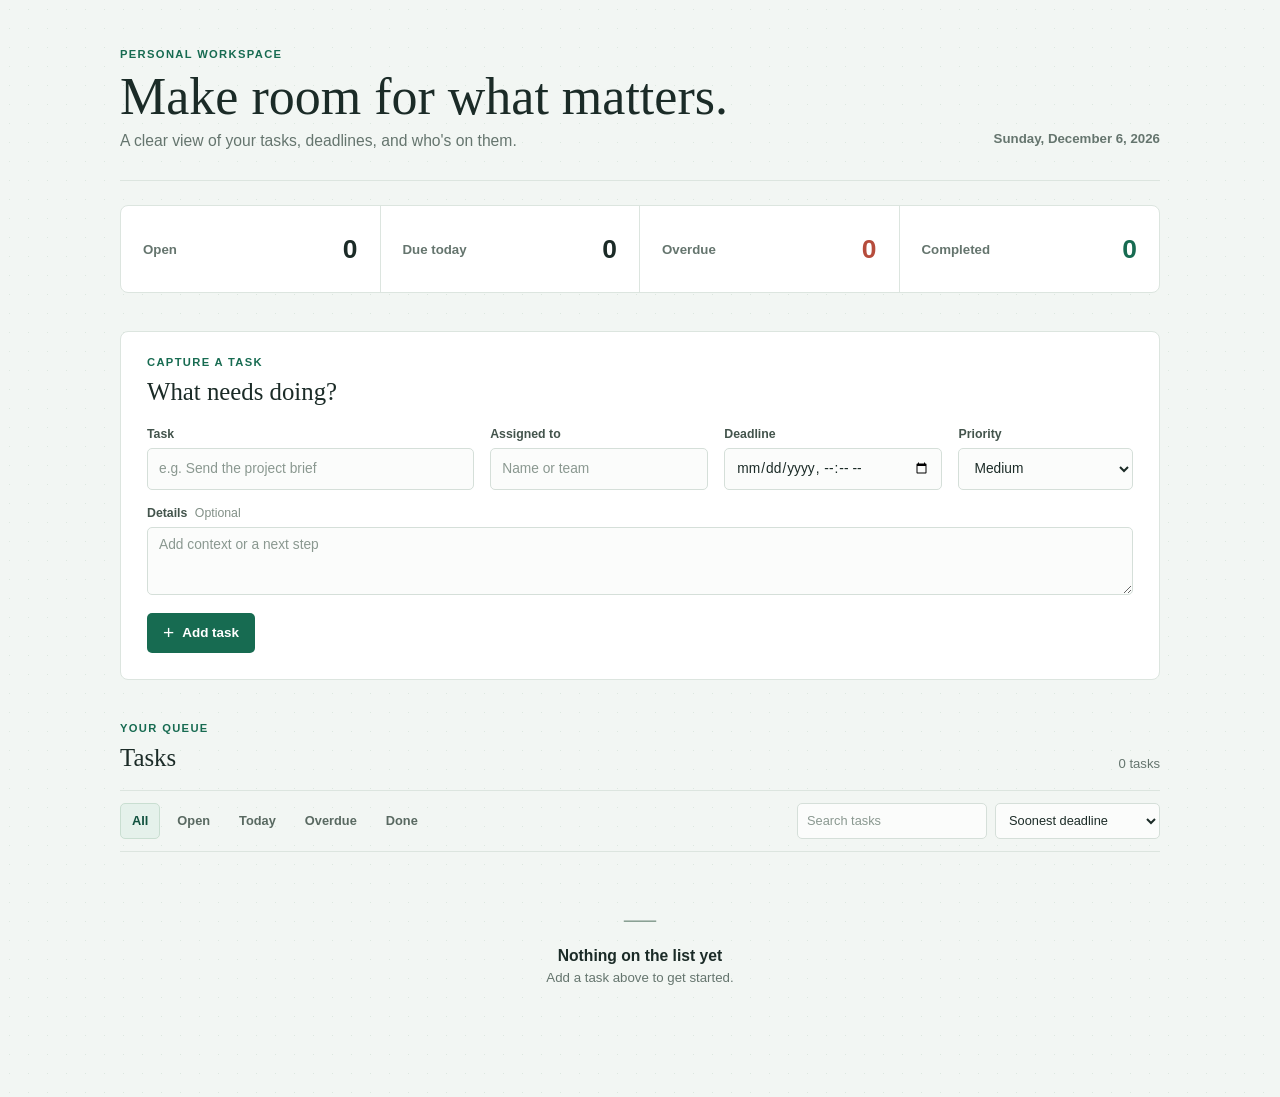
==== index.html @ 29fdaabb "Add initial Daymark task app" ====
<!DOCTYPE html>
<html lang="en">
<head>
  <meta charset="UTF-8" />
  <meta name="viewport" content="width=device-width, initial-scale=1.0" />
  <meta name="theme-color" content="#f2f6f3" />
  <title>Daymark | Task list</title>
  <link rel="stylesheet" href="style.css" />
</head>
<body>
  <main class="app-shell">
    <header class="page-header">
      <div>
        <p class="eyebrow">PERSONAL WORKSPACE</p>
        <h1>Make room for what matters.</h1>
        <p class="intro">A clear view of your tasks, deadlines, and who's on them.</p>
      </div>
      <p class="today-label" id="todayLabel"></p>
    </header>

    <section class="summary-grid" aria-label="Task summary">
      <article class="summary-item summary-open">
        <span class="summary-label">Open</span>
        <strong id="openCount">0</strong>
      </article>
      <article class="summary-item summary-today">
        <span class="summary-label">Due today</span>
        <strong id="todayCount">0</strong>
      </article>
      <article class="summary-item summary-overdue">
        <span class="summary-label">Overdue</span>
        <strong id="overdueCount">0</strong>
      </article>
      <article class="summary-item summary-done">
        <span class="summary-label">Completed</span>
        <strong id="doneCount">0</strong>
      </article>
    </section>

    <section class="composer" aria-labelledby="addHeading">
      <div class="section-heading">
        <div>
          <p class="eyebrow">CAPTURE A TASK</p>
          <h2 id="addHeading">What needs doing?</h2>
        </div>
      </div>
      <form id="taskForm">
        <div class="form-grid">
          <div class="form-group">
            <label for="taskTitle">Task</label>
            <input id="taskTitle" name="title" type="text" maxlength="160" placeholder="e.g. Send the project brief" required />
          </div>
          <div class="form-group">
            <label for="taskAssignee">Assigned to</label>
            <input id="taskAssignee" name="assignee" type="text" maxlength="80" placeholder="Name or team" />
          </div>
          <div class="form-group">
            <label for="taskDeadline">Deadline</label>
            <input id="taskDeadline" name="deadline" type="datetime-local" />
          </div>
          <div class="form-group">
            <label for="taskPriority">Priority</label>
            <select id="taskPriority" name="priority">
              <option value="low">Low</option>
              <option value="medium" selected>Medium</option>
              <option value="high">High</option>
            </select>
          </div>
          <div class="form-group full-width">
            <label for="taskDescription">Details <span class="optional">Optional</span></label>
            <textarea id="taskDescription" name="description" rows="2" maxlength="500" placeholder="Add context or a next step"></textarea>
          </div>
        </div>
        <button class="btn btn-primary" type="submit"><span aria-hidden="true">+</span> Add task</button>
      </form>
    </section>

    <section class="task-section" aria-labelledby="tasksHeading">
      <div class="task-section-heading">
        <div>
          <p class="eyebrow">YOUR QUEUE</p>
          <h2 id="tasksHeading">Tasks</h2>
        </div>
        <p id="resultCount" class="result-count"></p>
      </div>

      <div class="toolbar">
        <div class="filter-group" role="group" aria-label="Filter tasks">
          <button class="filter-btn active" type="button" data-filter="all" aria-pressed="true">All</button>
          <button class="filter-btn" type="button" data-filter="pending" aria-pressed="false">Open</button>
          <button class="filter-btn" type="button" data-filter="today" aria-pressed="false">Today</button>
          <button class="filter-btn" type="button" data-filter="overdue" aria-pressed="false">Overdue</button>
          <button class="filter-btn" type="button" data-filter="done" aria-pressed="false">Done</button>
        </div>
        <div class="toolbar-controls">
          <label class="visually-hidden" for="searchInput">Search tasks</label>
          <input id="searchInput" type="search" placeholder="Search tasks" autocomplete="off" />
          <label class="visually-hidden" for="sortSelect">Sort tasks</label>
          <select id="sortSelect">
            <option value="deadline">Soonest deadline</option>
            <option value="priority">Priority</option>
            <option value="newest">Recently added</option>
          </select>
        </div>
      </div>

      <ol id="taskList" class="task-list" aria-label="Tasks"></ol>
      <div id="emptyState" class="empty-state" hidden>
        <span class="empty-mark" aria-hidden="true">—</span>
        <h3 id="emptyTitle">Nothing on the list yet</h3>
        <p id="emptyDescription">Add a task above to get started.</p>
      </div>
      <p id="appStatus" class="app-status" role="status" aria-live="polite"></p>
    </section>
  </main>

  <dialog id="editDialog" class="edit-dialog" aria-labelledby="editHeading">
    <div class="dialog-header">
      <div>
        <p class="eyebrow">UPDATE TASK</p>
        <h2 id="editHeading">Edit task</h2>
      </div>
      <button class="icon-button" type="button" data-close-dialog aria-label="Close edit dialog">×</button>
    </div>
    <form id="editForm">
      <div class="form-grid">
        <div class="form-group">
          <label for="editTitle">Task</label>
          <input id="editTitle" name="title" type="text" maxlength="160" required />
        </div>
        <div class="form-group">
          <label for="editAssignee">Assigned to</label>
          <input id="editAssignee" name="assignee" type="text" maxlength="80" />
        </div>
        <div class="form-group">
          <label for="editDeadline">Deadline</label>
          <input id="editDeadline" name="deadline" type="datetime-local" />
        </div>
        <div class="form-group">
          <label for="editPriority">Priority</label>
          <select id="editPriority" name="priority">
            <option value="low">Low</option>
            <option value="medium">Medium</option>
            <option value="high">High</option>
          </select>
        </div>
        <div class="form-group full-width">
          <label for="editDescription">Details <span class="optional">Optional</span></label>
          <textarea id="editDescription" name="description" rows="3" maxlength="500"></textarea>
        </div>
      </div>
      <div class="dialog-actions">
        <button class="btn btn-secondary" type="button" data-close-dialog>Cancel</button>
        <button class="btn btn-primary" type="submit">Save changes</button>
      </div>
    </form>
  </dialog>

  <script src="app.js"></script>
</body>
</html>
---- style.css ----
*,
*::before,
*::after {
  box-sizing: border-box;
}

:root {
  color-scheme: light;
  font-family: "Aptos", "Segoe UI", sans-serif;
  color: #1b2b27;
  background: #f2f6f3;
  font-synthesis: none;
  text-rendering: optimizeLegibility;
  --ink: #1b2b27;
  --muted: #65756e;
  --line: #dce5df;
  --paper: #ffffff;
  --green: #176b51;
  --green-dark: #10513e;
  --green-pale: #e5f1eb;
  --coral: #b64c3c;
  --amber: #8a5c14;
}

body {
  min-width: 320px;
  min-height: 100vh;
  margin: 0;
  background-color: #f2f6f3;
  background-image: radial-gradient(#dce7df 0.7px, transparent 0.7px);
  background-size: 19px 19px;
}

button,
input,
select,
textarea {
  font: inherit;
}

button,
select {
  cursor: pointer;
}

button:focus-visible,
input:focus-visible,
select:focus-visible,
textarea:focus-visible {
  outline: 3px solid #7bb89d;
  outline-offset: 2px;
}

.app-shell {
  width: min(100% - 40px, 1040px);
  margin: 0 auto;
  padding: 48px 0 64px;
}

.page-header,
.task-section-heading,
.section-heading,
.dialog-header {
  display: flex;
  align-items: flex-end;
  justify-content: space-between;
  gap: 24px;
}

.page-header {
  padding-bottom: 30px;
  border-bottom: 1px solid var(--line);
}

.eyebrow {
  margin: 0 0 9px;
  color: var(--green);
  font-size: 0.7rem;
  font-weight: 800;
  letter-spacing: 0.12em;
}

h1,
h2,
h3,
p {
  margin-top: 0;
}

h1,
h2 {
  color: var(--ink);
  font-family: "Iowan Old Style", "Palatino Linotype", Georgia, serif;
  font-weight: 500;
  letter-spacing: 0;
}

h1 {
  max-width: 720px;
  margin-bottom: 8px;
  font-size: 3.25rem;
  line-height: 1.06;
}

.intro {
  margin-bottom: 0;
  color: var(--muted);
  font-size: 0.98rem;
}

.today-label {
  flex: 0 0 auto;
  margin-bottom: 4px;
  color: var(--muted);
  font-size: 0.83rem;
  font-weight: 650;
}

.summary-grid {
  display: grid;
  grid-template-columns: repeat(4, minmax(0, 1fr));
  margin: 24px 0 38px;
  border: 1px solid var(--line);
  border-radius: 8px;
  background: var(--paper);
}

.summary-item {
  display: flex;
  min-height: 86px;
  align-items: center;
  justify-content: space-between;
  gap: 12px;
  padding: 18px 22px;
  border-right: 1px solid var(--line);
}

.summary-item:last-child {
  border-right: 0;
}

.summary-label {
  color: var(--muted);
  font-size: 0.83rem;
  font-weight: 650;
}

.summary-item strong {
  color: var(--ink);
  font-size: 1.65rem;
  font-weight: 650;
  font-variant-numeric: tabular-nums;
}

.summary-overdue strong {
  color: var(--coral);
}

.summary-done strong {
  color: var(--green);
}

.composer {
  padding: 24px 26px 26px;
  border: 1px solid var(--line);
  border-radius: 8px;
  background: var(--paper);
}

.section-heading {
  margin-bottom: 20px;
}

h2 {
  margin-bottom: 0;
  font-size: 1.55rem;
  line-height: 1.2;
}

.form-grid {
  display: grid;
  grid-template-columns: 1.5fr 1fr 1fr 0.8fr;
  gap: 16px;
  margin-bottom: 18px;
}

.form-group {
  display: flex;
  min-width: 0;
  flex-direction: column;
  gap: 7px;
}

.form-group.full-width {
  grid-column: 1 / -1;
}

.form-group label {
  color: #43544c;
  font-size: 0.77rem;
  font-weight: 700;
}

.optional {
  margin-left: 4px;
  color: #829087;
  font-weight: 500;
}

.form-group input,
.form-group select,
.form-group textarea,
.toolbar-controls input,
.toolbar-controls select {
  width: 100%;
  min-width: 0;
  min-height: 42px;
  padding: 9px 11px;
  border: 1px solid #d5dfd9;
  border-radius: 5px;
  background: #fbfcfb;
  color: var(--ink);
  font-size: 0.86rem;
}

.form-group textarea {
  min-height: 68px;
  resize: vertical;
}

.form-group input::placeholder,
.form-group textarea::placeholder,
.toolbar-controls input::placeholder {
  color: #8a9890;
}

.btn {
  display: inline-flex;
  min-height: 40px;
  align-items: center;
  justify-content: center;
  gap: 8px;
  padding: 9px 15px;
  border: 1px solid transparent;
  border-radius: 5px;
  font-size: 0.84rem;
  font-weight: 700;
  transition: background-color 140ms ease, border-color 140ms ease;
}

.btn-primary {
  background: var(--green);
  color: #fff;
}

.btn-primary:hover {
  background: var(--green-dark);
}

.btn-primary span {
  font-size: 1.2rem;
  font-weight: 400;
  line-height: 0.8;
}

.btn-secondary {
  border-color: var(--line);
  background: #fff;
  color: #415249;
}

.btn-secondary:hover {
  background: #f3f7f4;
}

.task-section {
  margin-top: 42px;
}

.task-section-heading {
  margin-bottom: 17px;
}

.result-count {
  margin-bottom: 2px;
  color: var(--muted);
  font-size: 0.82rem;
}

.toolbar {
  display: flex;
  align-items: center;
  justify-content: space-between;
  gap: 16px;
  padding: 12px 0;
  border-top: 1px solid var(--line);
  border-bottom: 1px solid var(--line);
}

.filter-group,
.toolbar-controls {
  display: flex;
  align-items: center;
  gap: 5px;
}

.filter-btn {
  min-height: 36px;
  padding: 7px 11px;
  border: 1px solid transparent;
  border-radius: 5px;
  background: transparent;
  color: #596961;
  font-size: 0.8rem;
  font-weight: 650;
}

.filter-btn:hover {
  background: #e9f1ec;
  color: var(--green-dark);
}

.filter-btn.active {
  border-color: #c9ded1;
  background: var(--green-pale);
  color: var(--green-dark);
}

.toolbar-controls {
  gap: 8px;
}

.toolbar-controls input,
.toolbar-controls select {
  min-height: 36px;
  padding: 7px 9px;
  font-size: 0.8rem;
}

.toolbar-controls input {
  width: 190px;
}

.toolbar-controls select {
  width: 165px;
}

.task-list {
  display: flex;
  flex-direction: column;
  margin: 0;
  padding: 0;
  list-style: none;
}

.task-item {
  display: grid;
  grid-template-columns: 24px minmax(0, 1fr) auto;
  align-items: start;
  gap: 13px;
  padding: 19px 4px;
  border-bottom: 1px solid var(--line);
}

.task-check {
  width: 18px;
  height: 18px;
  margin: 2px 0 0;
  accent-color: var(--green);
  cursor: pointer;
}

.task-main {
  min-width: 0;
}

.task-title {
  margin: 0;
  color: var(--ink);
  font-size: 0.96rem;
  font-weight: 700;
  line-height: 1.4;
  overflow-wrap: anywhere;
}

.task-description {
  margin: 4px 0 0;
  color: var(--muted);
  font-size: 0.83rem;
  line-height: 1.5;
  overflow-wrap: anywhere;
}

.task-meta {
  display: flex;
  flex-wrap: wrap;
  gap: 7px;
  margin-top: 10px;
}

.badge {
  display: inline-flex;
  align-items: center;
  min-height: 23px;
  padding: 3px 8px;
  border-radius: 4px;
  background: #edf2ef;
  color: #4a5d53;
  font-size: 0.72rem;
  font-weight: 650;
}

.badge-priority-high,
.badge-overdue {
  background: #fae9e5;
  color: #9c3e30;
}

.badge-priority-medium {
  background: #f8f0df;
  color: #795411;
}

.badge-priority-low {
  background: #e7f2eb;
  color: #286347;
}

.badge-deadline {
  background: #edf1f8;
  color: #435878;
}

.task-item.is-done .task-title {
  color: #78867e;
  text-decoration: line-through;
}

.task-item.is-done .task-description {
  color: #89968f;
}

.task-actions {
  display: flex;
  align-items: center;
  gap: 5px;
}

.action-button,
.icon-button {
  display: inline-flex;
  min-width: 36px;
  min-height: 34px;
  align-items: center;
  justify-content: center;
  padding: 6px 9px;
  border: 1px solid transparent;
  border-radius: 5px;
  background: transparent;
  color: #53645b;
  font-size: 0.78rem;
  font-weight: 650;
}

.action-button:hover,
.icon-button:hover {
  border-color: var(--line);
  background: #f4f7f5;
}

.action-delete:hover {
  border-color: #efd2cc;
  background: #fae9e5;
  color: #9c3e30;
}

.empty-state {
  padding: 48px 20px;
  text-align: center;
}

.empty-state[hidden] {
  display: none;
}

.empty-mark {
  display: block;
  margin-bottom: 10px;
  color: #8aa194;
  font-family: Georgia, serif;
  font-size: 2rem;
}

.empty-state h3 {
  margin-bottom: 5px;
  color: var(--ink);
  font-size: 0.98rem;
}

.empty-state p,
.app-status {
  margin-bottom: 0;
  color: var(--muted);
  font-size: 0.83rem;
}

.app-status:not(:empty) {
  padding-top: 12px;
}

.edit-dialog {
  width: min(100% - 32px, 620px);
  max-width: 620px;
  max-height: min(90vh, 760px);
  padding: 25px;
  overflow: auto;
  border: 1px solid var(--line);
  border-radius: 8px;
  background: #fff;
  color: var(--ink);
}

.edit-dialog::backdrop {
  background: rgb(20 37 29 / 48%);
  backdrop-filter: blur(2px);
}

.dialog-header {
  align-items: flex-start;
  margin-bottom: 22px;
}

.icon-button {
  min-width: 38px;
  min-height: 38px;
  font-size: 1.5rem;
  font-weight: 400;
}

.dialog-actions {
  display: flex;
  justify-content: flex-end;
  gap: 9px;
  margin-top: 22px;
}

.visually-hidden {
  position: absolute;
  width: 1px;
  height: 1px;
  padding: 0;
  overflow: hidden;
  clip: rect(0, 0, 0, 0);
  white-space: nowrap;
  clip-path: inset(50%);
}

@media (max-width: 760px) {
  h1 {
    font-size: 2.8rem;
  }

  .app-shell {
    width: min(100% - 32px, 640px);
    padding-top: 32px;
  }

  .form-grid {
    grid-template-columns: repeat(2, minmax(0, 1fr));
  }

  .toolbar {
    align-items: stretch;
    flex-direction: column;
  }

  .filter-group {
    overflow-x: auto;
  }

  .toolbar-controls input {
    flex: 1;
    width: auto;
  }

  .toolbar-controls select {
    flex: 0 0 165px;
  }
}

@media (max-width: 520px) {
  h1 {
    font-size: 2.35rem;
  }

  .app-shell {
    width: min(100% - 24px, 420px);
    padding-top: 24px;
  }

  .page-header {
    align-items: flex-start;
    flex-direction: column;
    gap: 13px;
    padding-bottom: 22px;
  }

  .today-label {
    margin-bottom: 0;
  }

  .summary-grid {
    grid-template-columns: repeat(2, minmax(0, 1fr));
    margin: 16px 0 26px;
  }

  .summary-item {
    min-height: 68px;
    padding: 13px 15px;
  }

  .summary-item:nth-child(2) {
    border-right: 0;
  }

  .summary-item:nth-child(-n + 2) {
    border-bottom: 1px solid var(--line);
  }

  .summary-item strong {
    font-size: 1.4rem;
  }

  .composer {
    padding: 20px 16px;
  }

  .form-grid {
    grid-template-columns: minmax(0, 1fr);
    gap: 13px;
  }

  .form-group.full-width {
    grid-column: auto;
  }

  .task-section {
    margin-top: 32px;
  }

  .toolbar-controls {
    width: 100%;
  }

  .toolbar-controls select {
    flex-basis: 145px;
  }

  .task-item {
    grid-template-columns: 22px minmax(0, 1fr);
    gap: 9px;
    padding: 16px 0;
  }

  .task-actions {
    grid-column: 2;
  }

  .action-button {
    min-height: 32px;
    padding: 5px 8px;
  }

  .edit-dialog {
    padding: 20px 16px;
  }
}

@media (prefers-reduced-motion: reduce) {
  *,
  *::before,
  *::after {
    scroll-behavior: auto !important;
    transition-duration: 0.01ms !important;
  }
}
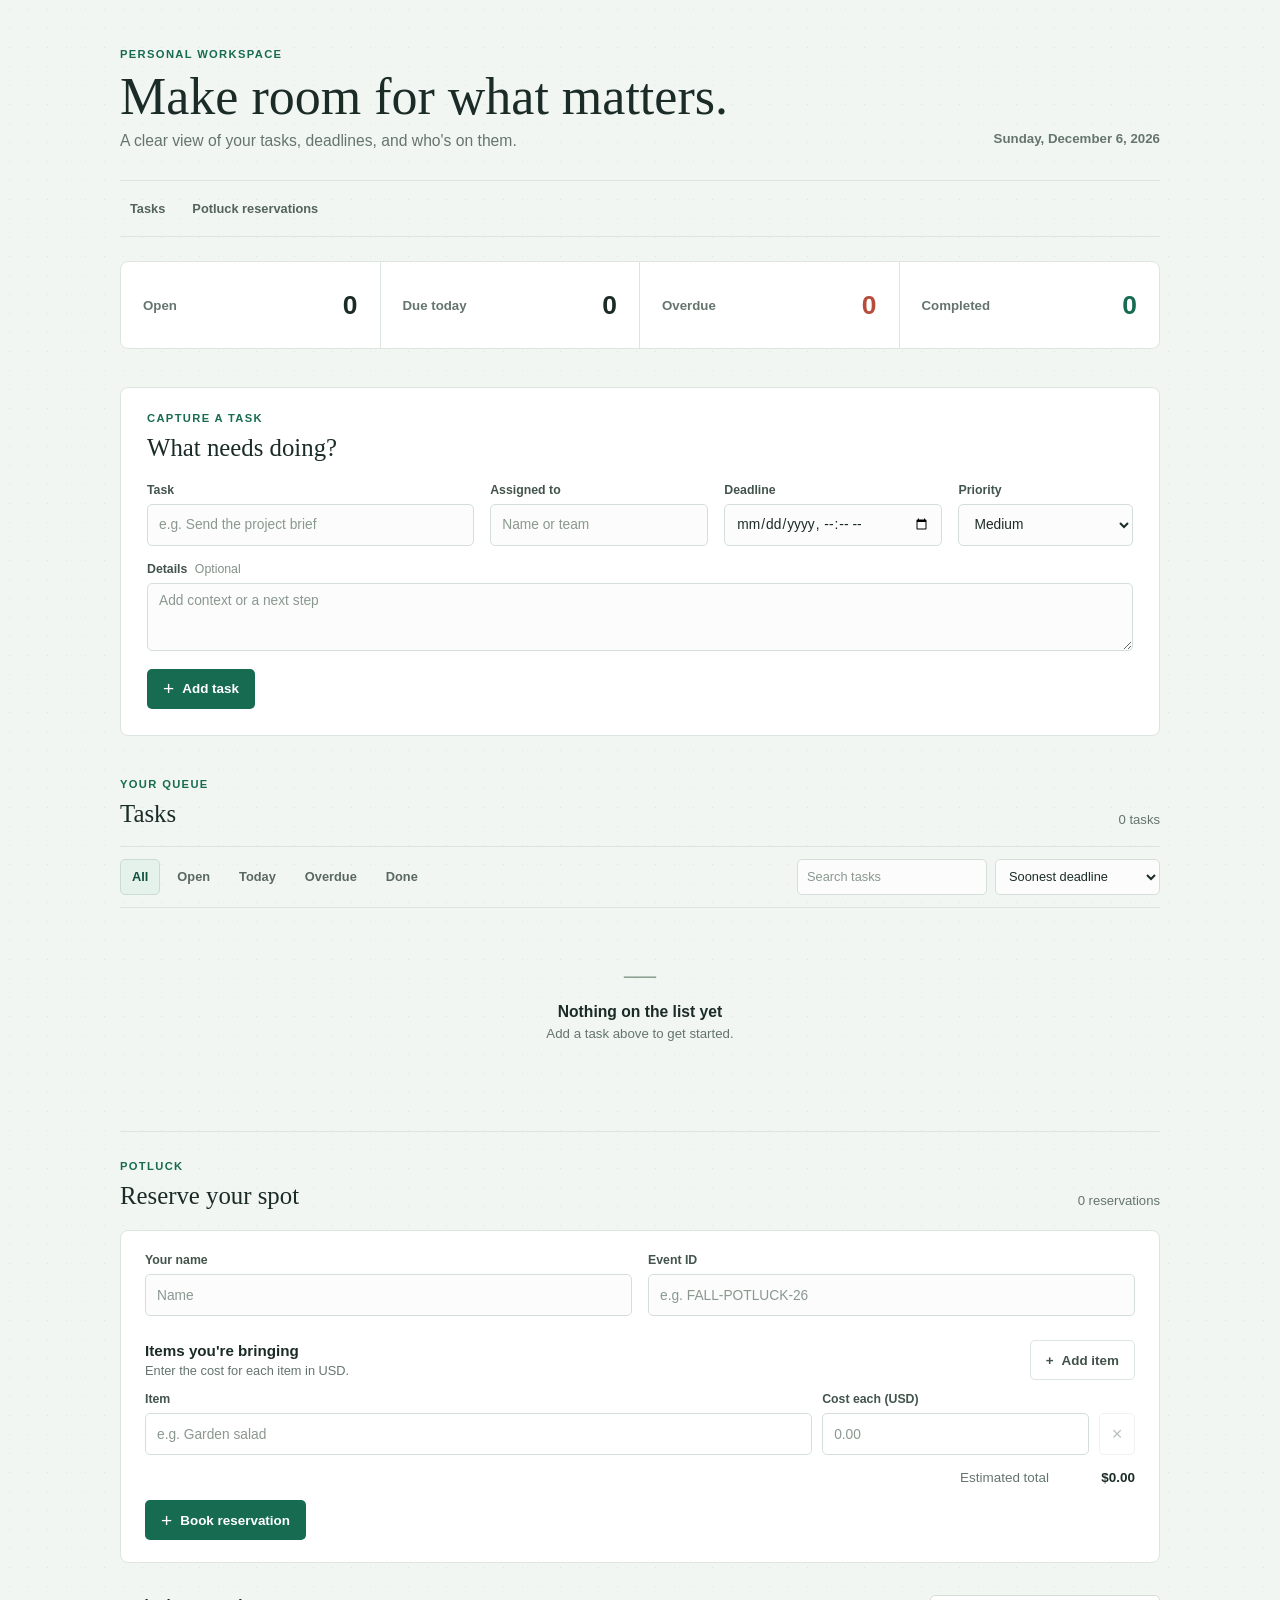
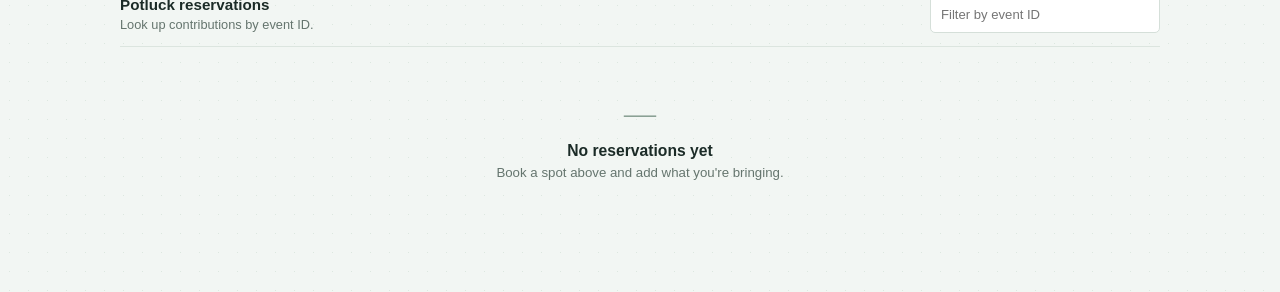
==== commit 3f3ef794: "Update Daymark interface and add potluck functionality" ====
--- a/index.html
+++ b/index.html
@@ -18,6 +18,11 @@
       <p class="today-label" id="todayLabel"></p>
     </header>
 
+    <nav class="section-nav" aria-label="Workspace sections">
+      <a href="#tasks">Tasks</a>
+      <a href="#potluck">Potluck reservations</a>
+    </nav>
+
     <section class="summary-grid" aria-label="Task summary">
       <article class="summary-item summary-open">
         <span class="summary-label">Open</span>
@@ -75,7 +80,7 @@
       </form>
     </section>
 
-    <section class="task-section" aria-labelledby="tasksHeading">
+    <section class="task-section" id="tasks" aria-labelledby="tasksHeading">
       <div class="task-section-heading">
         <div>
           <p class="eyebrow">YOUR QUEUE</p>
@@ -112,6 +117,56 @@
       </div>
       <p id="appStatus" class="app-status" role="status" aria-live="polite"></p>
     </section>
+
+    <section class="reservation-section" id="potluck" aria-labelledby="reservationHeading">
+      <div class="task-section-heading">
+        <div>
+          <p class="eyebrow">POTLUCK</p>
+          <h2 id="reservationHeading">Reserve your spot</h2>
+        </div>
+        <p class="result-count" id="reservationCount"></p>
+      </div>
+
+      <form id="reservationForm" class="reservation-form">
+        <div class="form-grid reservation-details">
+          <div class="form-group">
+            <label for="guestName">Your name</label>
+            <input id="guestName" name="guestName" type="text" maxlength="100" autocomplete="name" placeholder="Name" required />
+          </div>
+          <div class="form-group">
+            <label for="eventId">Event ID</label>
+            <input id="eventId" name="eventId" type="text" maxlength="80" placeholder="e.g. FALL-POTLUCK-26" required />
+          </div>
+        </div>
+
+        <div class="contribution-heading">
+          <div>
+            <h3>Items you're bringing</h3>
+            <p>Enter the cost for each item in USD.</p>
+          </div>
+          <button class="btn btn-secondary" id="addContribution" type="button"><span aria-hidden="true">+</span> Add item</button>
+        </div>
+        <div id="contributionRows" class="contribution-rows"></div>
+        <p class="contribution-total">Estimated total <strong id="contributionTotal">$0.00</strong></p>
+        <button class="btn btn-primary" type="submit"><span aria-hidden="true">+</span> Book reservation</button>
+      </form>
+
+      <div class="reservation-list-heading">
+        <div>
+          <h3>Potluck reservations</h3>
+          <p>Look up contributions by event ID.</p>
+        </div>
+        <label class="visually-hidden" for="eventSearch">Search reservations by event ID</label>
+        <input id="eventSearch" class="event-search" type="search" placeholder="Filter by event ID" autocomplete="off" />
+      </div>
+      <ul id="reservationList" class="reservation-list" aria-label="Potluck reservations"></ul>
+      <div id="reservationEmpty" class="empty-state" hidden>
+        <span class="empty-mark" aria-hidden="true">—</span>
+        <h3 id="reservationEmptyTitle">No reservations yet</h3>
+        <p id="reservationEmptyDescription">Book a spot above and add what you're bringing.</p>
+      </div>
+      <p id="reservationStatus" class="app-status" role="status" aria-live="polite"></p>
+    </section>
   </main>
 
   <dialog id="editDialog" class="edit-dialog" aria-labelledby="editHeading">
--- a/style.css
+++ b/style.css
@@ -72,6 +72,27 @@
   border-bottom: 1px solid var(--line);
 }
 
+.section-nav {
+  display: flex;
+  gap: 7px;
+  padding: 13px 0;
+  border-bottom: 1px solid var(--line);
+}
+
+.section-nav a {
+  padding: 7px 10px;
+  border-radius: 4px;
+  color: #53645b;
+  font-size: 0.8rem;
+  font-weight: 700;
+  text-decoration: none;
+}
+
+.section-nav a:hover {
+  background: #e5f1eb;
+  color: var(--green-dark);
+}
+
 .eyebrow {
   margin: 0 0 9px;
   color: var(--green);
@@ -195,7 +216,8 @@
   grid-column: 1 / -1;
 }
 
-.form-group label {
+.form-group label,
+.form-group > span {
   color: #43544c;
   font-size: 0.77rem;
   font-weight: 700;
@@ -277,6 +299,190 @@
   margin-top: 42px;
 }
 
+.reservation-section {
+  margin-top: 54px;
+  padding-top: 34px;
+  border-top: 1px solid var(--line);
+}
+
+.reservation-form {
+  margin-top: 20px;
+  padding: 22px 24px;
+  border: 1px solid var(--line);
+  border-radius: 8px;
+  background: var(--paper);
+}
+
+.reservation-details {
+  grid-template-columns: repeat(2, minmax(0, 1fr));
+  margin-bottom: 24px;
+}
+
+.contribution-heading,
+.reservation-list-heading {
+  display: flex;
+  align-items: center;
+  justify-content: space-between;
+  gap: 16px;
+}
+
+.contribution-heading {
+  margin-bottom: 12px;
+}
+
+.contribution-heading h3,
+.reservation-list-heading h3 {
+  margin: 0 0 4px;
+  color: var(--ink);
+  font-size: 0.95rem;
+}
+
+.contribution-heading p,
+.reservation-list-heading p {
+  margin: 0;
+  color: var(--muted);
+  font-size: 0.8rem;
+}
+
+.contribution-heading .btn {
+  flex: 0 0 auto;
+}
+
+.contribution-rows {
+  display: flex;
+  flex-direction: column;
+  gap: 9px;
+}
+
+.contribution-row {
+  display: grid;
+  grid-template-columns: minmax(0, 1fr) minmax(150px, 0.4fr) 36px;
+  align-items: end;
+  gap: 10px;
+}
+
+.contribution-row .form-group input {
+  background: #fff;
+}
+
+.remove-contribution {
+  width: 36px;
+  height: 42px;
+  border: 1px solid var(--line);
+  border-radius: 5px;
+  background: #fff;
+  color: #68786f;
+  font-size: 1.15rem;
+}
+
+.remove-contribution:hover:not(:disabled) {
+  border-color: #efd2cc;
+  background: #fae9e5;
+  color: #9c3e30;
+}
+
+.remove-contribution:disabled {
+  cursor: not-allowed;
+  opacity: 0.45;
+}
+
+.contribution-total {
+  display: flex;
+  justify-content: flex-end;
+  gap: 10px;
+  margin: 15px 0;
+  color: var(--muted);
+  font-size: 0.84rem;
+}
+
+.contribution-total strong {
+  min-width: 76px;
+  color: var(--ink);
+  text-align: right;
+  font-variant-numeric: tabular-nums;
+}
+
+.reservation-list-heading {
+  margin-top: 32px;
+  padding-bottom: 13px;
+  border-bottom: 1px solid var(--line);
+}
+
+.event-search {
+  width: min(230px, 48%);
+  min-height: 38px;
+  padding: 8px 10px;
+  border: 1px solid #d5dfd9;
+  border-radius: 5px;
+  background: #fff;
+  color: var(--ink);
+  font-size: 0.82rem;
+}
+
+.reservation-list {
+  display: flex;
+  flex-direction: column;
+  margin: 0;
+  padding: 0;
+  list-style: none;
+}
+
+.reservation-item {
+  display: grid;
+  grid-template-columns: minmax(0, 1fr) auto;
+  gap: 16px;
+  padding: 18px 4px;
+  border-bottom: 1px solid var(--line);
+}
+
+.reservation-item h4 {
+  margin: 0 0 5px;
+  color: var(--ink);
+  font-size: 0.95rem;
+}
+
+.reservation-event {
+  margin: 0 0 11px;
+  color: var(--muted);
+  font-size: 0.78rem;
+}
+
+.reservation-contributions {
+  display: flex;
+  flex-wrap: wrap;
+  gap: 7px;
+  margin: 0;
+  padding: 0;
+  list-style: none;
+}
+
+.reservation-contributions li {
+  display: inline-flex;
+  gap: 6px;
+  padding: 5px 8px;
+  border-radius: 4px;
+  background: #edf2ef;
+  color: #4a5d53;
+  font-size: 0.76rem;
+}
+
+.reservation-contributions strong {
+  color: var(--ink);
+  font-variant-numeric: tabular-nums;
+}
+
+.reservation-total {
+  margin: 11px 0 0;
+  color: var(--muted);
+  font-size: 0.8rem;
+}
+
+.reservation-total strong {
+  margin-left: 4px;
+  color: var(--green-dark);
+  font-variant-numeric: tabular-nums;
+}
+
 .task-section-heading {
   margin-bottom: 17px;
 }
@@ -344,6 +550,11 @@
 .toolbar-controls select {
   width: 165px;
 }
+
+  .reservation-section {
+    margin-top: 42px;
+    padding-top: 28px;
+  }
 
 .task-list {
   display: flex;
@@ -635,6 +846,10 @@
     padding: 20px 16px;
   }
 
+  .reservation-form {
+    padding: 18px 14px;
+  }
+
   .form-grid {
     grid-template-columns: minmax(0, 1fr);
     gap: 13px;
@@ -642,6 +857,53 @@
 
   .form-group.full-width {
     grid-column: auto;
+  }
+
+  .reservation-details {
+    grid-template-columns: minmax(0, 1fr);
+  }
+
+  .contribution-row {
+    grid-template-columns: minmax(0, 1fr) 36px;
+  }
+
+  .contribution-row .form-group:first-child {
+    grid-column: 1 / -1;
+  }
+
+  .contribution-row .form-group:nth-child(2) {
+    grid-column: 1;
+  }
+
+  .contribution-row .remove-contribution {
+    grid-column: 2;
+    grid-row: 2;
+  }
+
+  .contribution-heading,
+  .reservation-list-heading {
+    align-items: flex-start;
+  }
+
+  .contribution-heading {
+    flex-direction: column;
+  }
+
+  .reservation-list-heading {
+    flex-wrap: wrap;
+  }
+
+  .event-search {
+    width: 100%;
+  }
+
+  .reservation-item {
+    grid-template-columns: minmax(0, 1fr);
+    gap: 8px;
+  }
+
+  .reservation-item .action-button {
+    justify-self: start;
   }
 
   .task-section {
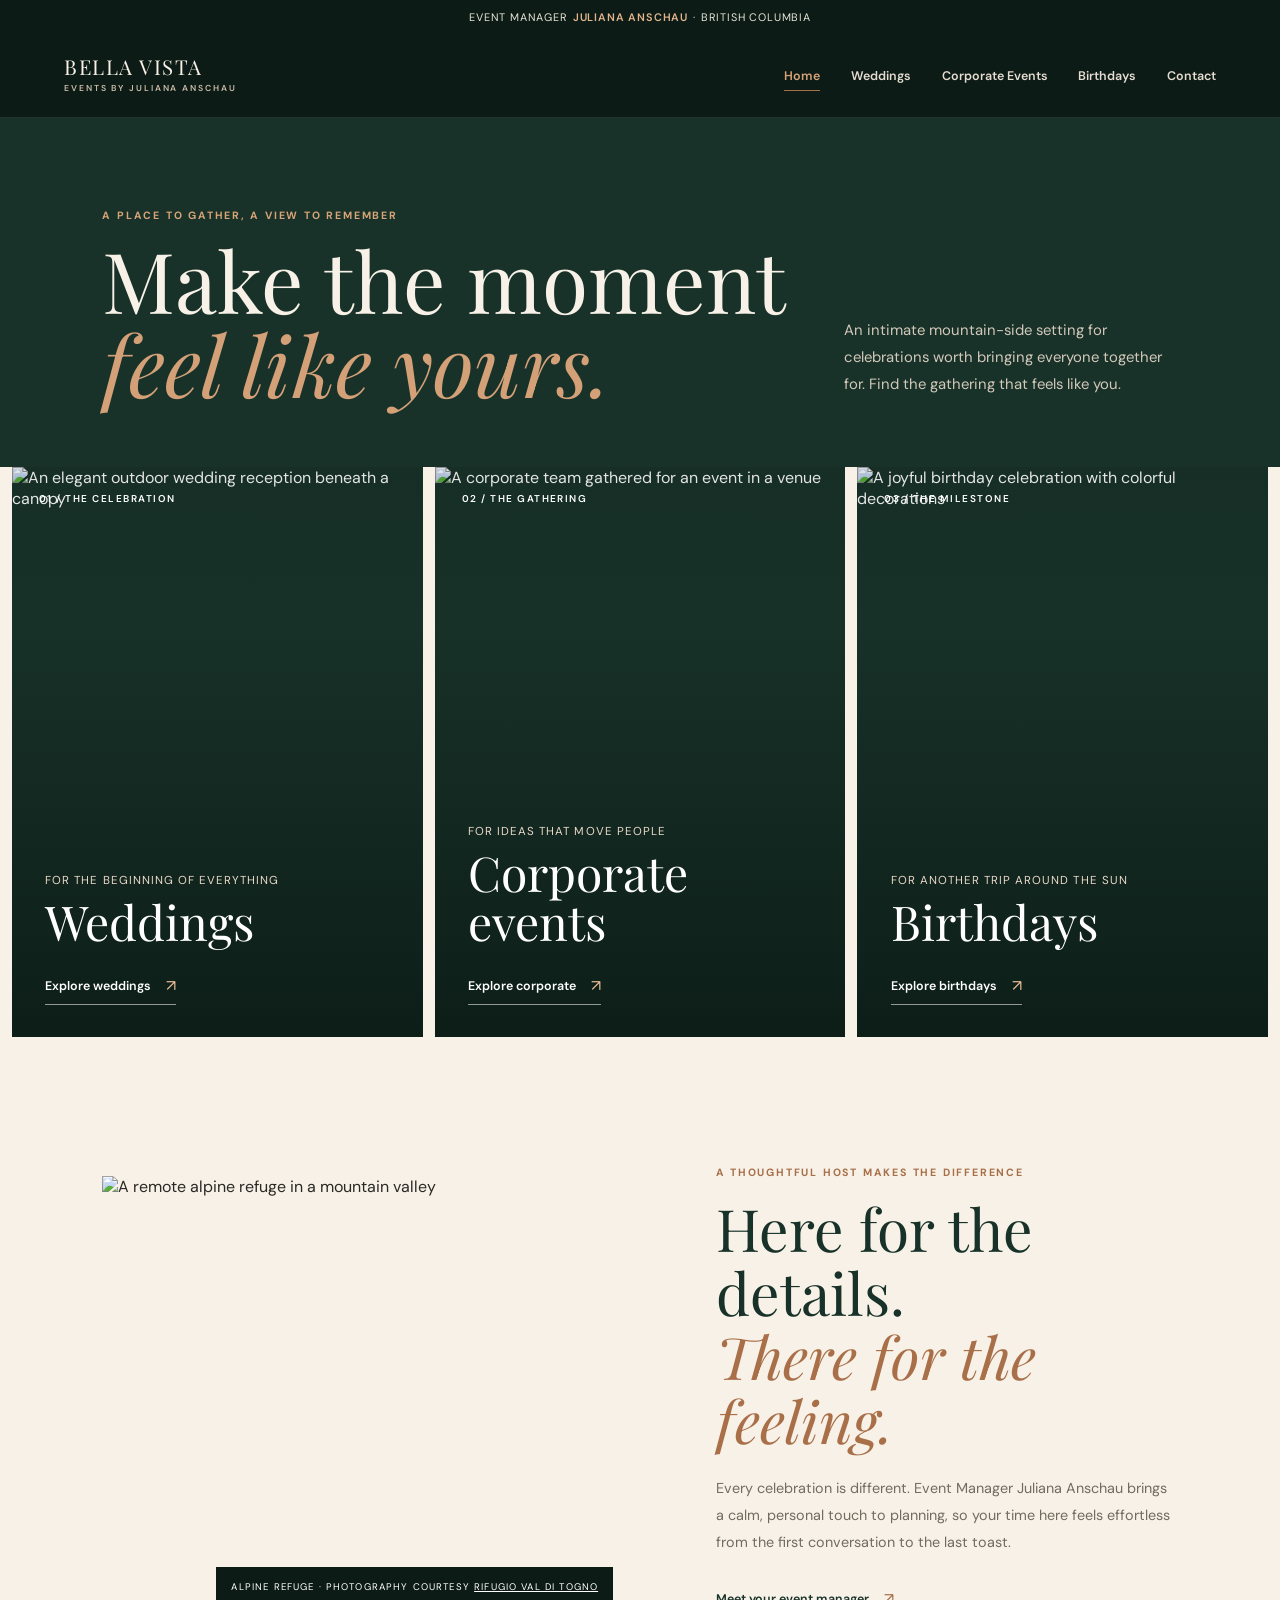
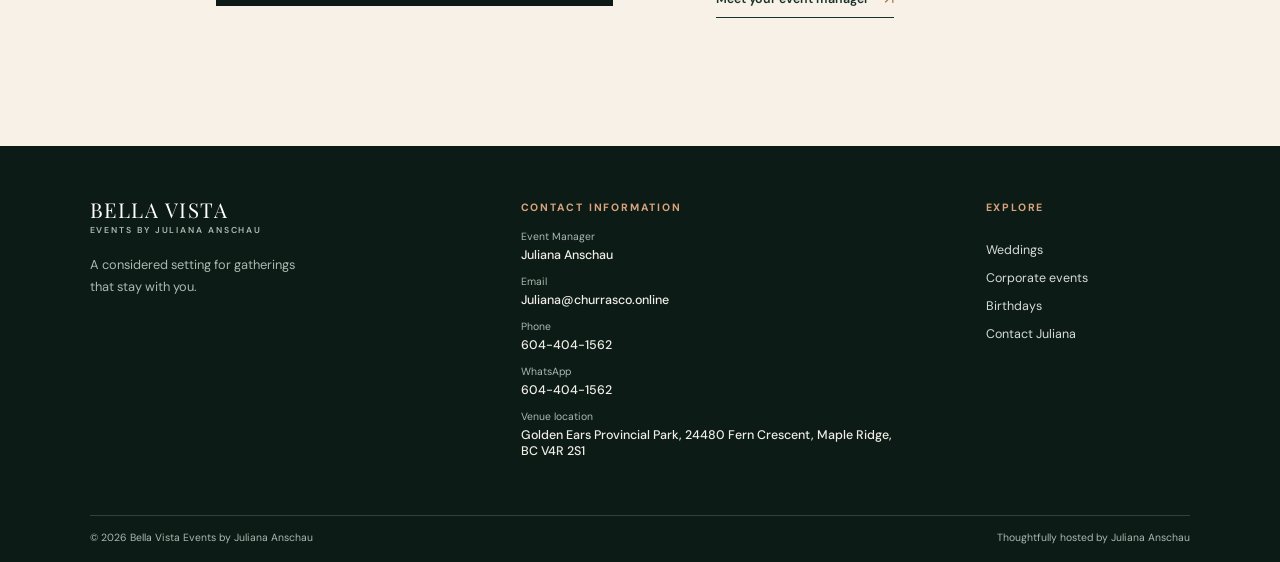
==== commit 1ad4fa15: "Update Daymark interface and add events functionality" ====
--- a/index.html
+++ b/index.html
@@ -3,214 +3,105 @@
 <head>
   <meta charset="UTF-8" />
   <meta name="viewport" content="width=device-width, initial-scale=1.0" />
-  <meta name="theme-color" content="#f2f6f3" />
-  <title>Daymark | Task list</title>
-  <link rel="stylesheet" href="style.css" />
+  <meta name="theme-color" content="#172e27" />
+  <meta name="description" content="Alder & Summit is a British Columbia mountain venue for weddings, corporate gatherings, and birthdays, thoughtfully hosted by Juliana Anschau." />
+  <title>Alder & Summit | British Columbia Event Venue</title>
+  <link rel="preconnect" href="https://fonts.googleapis.com" />
+  <link rel="preconnect" href="https://fonts.gstatic.com" crossorigin />
+  <link href="https://fonts.googleapis.com/css2?family=DM+Sans:wght@400;500;600;700&family=Playfair+Display:wght@400;500;600&display=swap" rel="stylesheet" />
+  <link rel="stylesheet" href="venue.css" />
 </head>
 <body>
-  <main class="app-shell">
-    <header class="page-header">
+  <div class="manager-banner">Event Manager <strong>Juliana Anschau</strong><span> · </span>British Columbia</div>
+  <header class="site-header">
+    <a class="wordmark" href="index.html" aria-label="Alder and Summit home"><span class="wordmark-main">ALDER <i>&</i> SUMMIT</span><span class="wordmark-sub">BRITISH COLUMBIA</span></a>
+    <button class="menu-toggle" type="button" aria-expanded="false" aria-controls="mainNav"><span class="menu-icon" aria-hidden="true"></span><span>Menu</span></button>
+    <nav class="main-nav" id="mainNav" aria-label="Main navigation">
+      <a class="is-current" href="index.html" aria-current="page">Home</a>
+      <a href="weddings.html">Weddings</a>
+      <a href="corporate.html">Corporate Events</a>
+      <a href="birthdays.html">Birthdays</a>
+      <a href="contact.html">Contact</a>
+    </nav>
+  </header>
+
+  <main>
+    <section class="home-intro" aria-labelledby="homeHeading">
       <div>
-        <p class="eyebrow">PERSONAL WORKSPACE</p>
-        <h1>Make room for what matters.</h1>
-        <p class="intro">A clear view of your tasks, deadlines, and who's on them.</p>
+        <p class="eyebrow">A PLACE TO GATHER, A VIEW TO REMEMBER</p>
+        <h1 id="homeHeading">Make the moment <em>feel like yours.</em></h1>
       </div>
-      <p class="today-label" id="todayLabel"></p>
-    </header>
-
-    <nav class="section-nav" aria-label="Workspace sections">
-      <a href="#tasks">Tasks</a>
-      <a href="#potluck">Potluck reservations</a>
-    </nav>
-
-    <section class="summary-grid" aria-label="Task summary">
-      <article class="summary-item summary-open">
-        <span class="summary-label">Open</span>
-        <strong id="openCount">0</strong>
-      </article>
-      <article class="summary-item summary-today">
-        <span class="summary-label">Due today</span>
-        <strong id="todayCount">0</strong>
-      </article>
-      <article class="summary-item summary-overdue">
-        <span class="summary-label">Overdue</span>
-        <strong id="overdueCount">0</strong>
-      </article>
-      <article class="summary-item summary-done">
-        <span class="summary-label">Completed</span>
-        <strong id="doneCount">0</strong>
-      </article>
+      <p class="home-intro-copy">An intimate mountain-side setting for celebrations worth bringing everyone together for. Find the gathering that feels like you.</p>
     </section>
 
-    <section class="composer" aria-labelledby="addHeading">
-      <div class="section-heading">
-        <div>
-          <p class="eyebrow">CAPTURE A TASK</p>
-          <h2 id="addHeading">What needs doing?</h2>
+    <section class="event-grid" aria-label="Choose an event">
+      <a class="event-card event-wedding" href="weddings.html">
+        <img src="https://images.unsplash.com/photo-1519741497674-611481863552?auto=format&amp;fit=crop&amp;w=1200&amp;q=85" alt="An elegant outdoor wedding reception beneath a canopy" fetchpriority="high" />
+        <span class="event-card-index">01 / THE CELEBRATION</span>
+        <div class="event-card-content">
+          <p>For the beginning of everything</p>
+          <h2>Weddings</h2>
+          <span class="text-link">Explore weddings <b aria-hidden="true">↗</b></span>
         </div>
-      </div>
-      <form id="taskForm">
-        <div class="form-grid">
-          <div class="form-group">
-            <label for="taskTitle">Task</label>
-            <input id="taskTitle" name="title" type="text" maxlength="160" placeholder="e.g. Send the project brief" required />
-          </div>
-          <div class="form-group">
-            <label for="taskAssignee">Assigned to</label>
-            <input id="taskAssignee" name="assignee" type="text" maxlength="80" placeholder="Name or team" />
-          </div>
-          <div class="form-group">
-            <label for="taskDeadline">Deadline</label>
-            <input id="taskDeadline" name="deadline" type="datetime-local" />
-          </div>
-          <div class="form-group">
-            <label for="taskPriority">Priority</label>
-            <select id="taskPriority" name="priority">
-              <option value="low">Low</option>
-              <option value="medium" selected>Medium</option>
-              <option value="high">High</option>
-            </select>
-          </div>
-          <div class="form-group full-width">
-            <label for="taskDescription">Details <span class="optional">Optional</span></label>
-            <textarea id="taskDescription" name="description" rows="2" maxlength="500" placeholder="Add context or a next step"></textarea>
-          </div>
+      </a>
+      <a class="event-card event-corporate" href="corporate.html">
+        <img src="https://urportland.com/wp-content/uploads/2025/04/122.jpg" alt="A corporate team gathered for an event in a venue" loading="lazy" />
+        <span class="event-card-index">02 / THE GATHERING</span>
+        <div class="event-card-content">
+          <p>For ideas that move people</p>
+          <h2>Corporate events</h2>
+          <span class="text-link">Explore corporate <b aria-hidden="true">↗</b></span>
         </div>
-        <button class="btn btn-primary" type="submit"><span aria-hidden="true">+</span> Add task</button>
-      </form>
+      </a>
+      <a class="event-card event-birthday" href="birthdays.html">
+        <img src="https://images.unsplash.com/photo-1530103862676-de8c9debad1d?auto=format&amp;fit=crop&amp;w=1200&amp;q=85" alt="A joyful birthday celebration with colorful decorations" loading="lazy" />
+        <span class="event-card-index">03 / THE MILESTONE</span>
+        <div class="event-card-content">
+          <p>For another trip around the sun</p>
+          <h2>Birthdays</h2>
+          <span class="text-link">Explore birthdays <b aria-hidden="true">↗</b></span>
+        </div>
+      </a>
     </section>
 
-    <section class="task-section" id="tasks" aria-labelledby="tasksHeading">
-      <div class="task-section-heading">
-        <div>
-          <p class="eyebrow">YOUR QUEUE</p>
-          <h2 id="tasksHeading">Tasks</h2>
-        </div>
-        <p id="resultCount" class="result-count"></p>
+    <section class="host-note" aria-labelledby="hostHeading">
+      <div class="host-note-image">
+        <img src="https://cdn.thespaces.com/wp-content/uploads/2025/08/DSC02713-2_1600.jpg" alt="A remote alpine refuge in a mountain valley" loading="lazy" />
+        <span>ALPINE REFUGE · PHOTOGRAPHY COURTESY <a href="https://thespaces.com/this-alpine-refuge-offers-a-slow-version-of-intrepid-travel/">RIFUGIO VAL DI TOGNO</a></span>
       </div>
-
-      <div class="toolbar">
-        <div class="filter-group" role="group" aria-label="Filter tasks">
-          <button class="filter-btn active" type="button" data-filter="all" aria-pressed="true">All</button>
-          <button class="filter-btn" type="button" data-filter="pending" aria-pressed="false">Open</button>
-          <button class="filter-btn" type="button" data-filter="today" aria-pressed="false">Today</button>
-          <button class="filter-btn" type="button" data-filter="overdue" aria-pressed="false">Overdue</button>
-          <button class="filter-btn" type="button" data-filter="done" aria-pressed="false">Done</button>
-        </div>
-        <div class="toolbar-controls">
-          <label class="visually-hidden" for="searchInput">Search tasks</label>
-          <input id="searchInput" type="search" placeholder="Search tasks" autocomplete="off" />
-          <label class="visually-hidden" for="sortSelect">Sort tasks</label>
-          <select id="sortSelect">
-            <option value="deadline">Soonest deadline</option>
-            <option value="priority">Priority</option>
-            <option value="newest">Recently added</option>
-          </select>
-        </div>
+      <div class="host-note-copy">
+        <p class="eyebrow">A THOUGHTFUL HOST MAKES THE DIFFERENCE</p>
+        <h2 id="hostHeading">Here for the details.<br /><em>There for the feeling.</em></h2>
+        <p>Every celebration is different. Event Manager Juliana Anschau brings a calm, personal touch to planning, so your time here feels effortless from the first conversation to the last toast.</p>
+        <a class="text-link text-link-dark" href="contact.html">Meet your event manager <b aria-hidden="true">↗</b></a>
       </div>
-
-      <ol id="taskList" class="task-list" aria-label="Tasks"></ol>
-      <div id="emptyState" class="empty-state" hidden>
-        <span class="empty-mark" aria-hidden="true">—</span>
-        <h3 id="emptyTitle">Nothing on the list yet</h3>
-        <p id="emptyDescription">Add a task above to get started.</p>
-      </div>
-      <p id="appStatus" class="app-status" role="status" aria-live="polite"></p>
-    </section>
-
-    <section class="reservation-section" id="potluck" aria-labelledby="reservationHeading">
-      <div class="task-section-heading">
-        <div>
-          <p class="eyebrow">POTLUCK</p>
-          <h2 id="reservationHeading">Reserve your spot</h2>
-        </div>
-        <p class="result-count" id="reservationCount"></p>
-      </div>
-
-      <form id="reservationForm" class="reservation-form">
-        <div class="form-grid reservation-details">
-          <div class="form-group">
-            <label for="guestName">Your name</label>
-            <input id="guestName" name="guestName" type="text" maxlength="100" autocomplete="name" placeholder="Name" required />
-          </div>
-          <div class="form-group">
-            <label for="eventId">Event ID</label>
-            <input id="eventId" name="eventId" type="text" maxlength="80" placeholder="e.g. FALL-POTLUCK-26" required />
-          </div>
-        </div>
-
-        <div class="contribution-heading">
-          <div>
-            <h3>Items you're bringing</h3>
-            <p>Enter the cost for each item in USD.</p>
-          </div>
-          <button class="btn btn-secondary" id="addContribution" type="button"><span aria-hidden="true">+</span> Add item</button>
-        </div>
-        <div id="contributionRows" class="contribution-rows"></div>
-        <p class="contribution-total">Estimated total <strong id="contributionTotal">$0.00</strong></p>
-        <button class="btn btn-primary" type="submit"><span aria-hidden="true">+</span> Book reservation</button>
-      </form>
-
-      <div class="reservation-list-heading">
-        <div>
-          <h3>Potluck reservations</h3>
-          <p>Look up contributions by event ID.</p>
-        </div>
-        <label class="visually-hidden" for="eventSearch">Search reservations by event ID</label>
-        <input id="eventSearch" class="event-search" type="search" placeholder="Filter by event ID" autocomplete="off" />
-      </div>
-      <ul id="reservationList" class="reservation-list" aria-label="Potluck reservations"></ul>
-      <div id="reservationEmpty" class="empty-state" hidden>
-        <span class="empty-mark" aria-hidden="true">—</span>
-        <h3 id="reservationEmptyTitle">No reservations yet</h3>
-        <p id="reservationEmptyDescription">Book a spot above and add what you're bringing.</p>
-      </div>
-      <p id="reservationStatus" class="app-status" role="status" aria-live="polite"></p>
     </section>
   </main>
 
-  <dialog id="editDialog" class="edit-dialog" aria-labelledby="editHeading">
-    <div class="dialog-header">
-      <div>
-        <p class="eyebrow">UPDATE TASK</p>
-        <h2 id="editHeading">Edit task</h2>
+  <footer class="site-footer" id="contact">
+    <div class="footer-main">
+      <div class="footer-brand">
+        <a class="wordmark wordmark-light" href="index.html"><span class="wordmark-main">ALDER <i>&</i> SUMMIT</span><span class="wordmark-sub">BRITISH COLUMBIA</span></a>
+        <p>A considered setting for gatherings that stay with you.</p>
       </div>
-      <button class="icon-button" type="button" data-close-dialog aria-label="Close edit dialog">×</button>
+      <div class="footer-contact" id="contact-information">
+        <p class="eyebrow">CONTACT INFORMATION</p>
+        <p><span>Event Manager</span><strong>Juliana Anschau</strong></p>
+        <p><span>Email</span><strong>[insert email address]</strong></p>
+        <p><span>Phone</span><strong>[insert phone number]</strong></p>
+        <p><span>WhatsApp</span><strong>[insert WhatsApp number]</strong></p>
+        <p><span>Venue location</span><strong>[insert location], British Columbia</strong></p>
+      </div>
+      <div class="footer-links">
+        <p class="eyebrow">EXPLORE</p>
+        <a href="weddings.html">Weddings</a>
+        <a href="corporate.html">Corporate events</a>
+        <a href="birthdays.html">Birthdays</a>
+        <a href="contact.html">Contact Juliana</a>
+      </div>
     </div>
-    <form id="editForm">
-      <div class="form-grid">
-        <div class="form-group">
-          <label for="editTitle">Task</label>
-          <input id="editTitle" name="title" type="text" maxlength="160" required />
-        </div>
-        <div class="form-group">
-          <label for="editAssignee">Assigned to</label>
-          <input id="editAssignee" name="assignee" type="text" maxlength="80" />
-        </div>
-        <div class="form-group">
-          <label for="editDeadline">Deadline</label>
-          <input id="editDeadline" name="deadline" type="datetime-local" />
-        </div>
-        <div class="form-group">
-          <label for="editPriority">Priority</label>
-          <select id="editPriority" name="priority">
-            <option value="low">Low</option>
-            <option value="medium">Medium</option>
-            <option value="high">High</option>
-          </select>
-        </div>
-        <div class="form-group full-width">
-          <label for="editDescription">Details <span class="optional">Optional</span></label>
-          <textarea id="editDescription" name="description" rows="3" maxlength="500"></textarea>
-        </div>
-      </div>
-      <div class="dialog-actions">
-        <button class="btn btn-secondary" type="button" data-close-dialog>Cancel</button>
-        <button class="btn btn-primary" type="submit">Save changes</button>
-      </div>
-    </form>
-  </dialog>
-
-  <script src="app.js"></script>
+    <div class="footer-bottom"><span>© <span data-year></span> Alder & Summit</span><span>Thoughtfully hosted by Juliana Anschau</span></div>
+  </footer>
+  <script src="site.js"></script>
 </body>
 </html>
--- a/venue.css
+++ b/venue.css
@@ -0,0 +1,320 @@
+:root {
+  color-scheme: light;
+  --forest: #183229;
+  --forest-deep: #0d1b16;
+  --moss: #655b4b;
+  --copper: #a96f49;
+  --coral: #b66c55;
+  --ink: #2b2924;
+  --muted: #716b60;
+  --paper: #f7f1e7;
+  --linen: #e8ddcd;
+  --line: #d8cbbb;
+  font-family: "DM Sans", sans-serif;
+  color: var(--ink);
+  background: var(--paper);
+  font-synthesis: none;
+  text-rendering: optimizeLegibility;
+}
+
+*, *::before, *::after { box-sizing: border-box; }
+html { scroll-behavior: smooth; }
+body { min-width: 320px; margin: 0; background: var(--paper); }
+img { display: block; width: 100%; }
+a { color: inherit; }
+button, input, select, textarea { font: inherit; }
+button, select { cursor: pointer; }
+a:focus-visible, button:focus-visible, input:focus-visible, select:focus-visible, textarea:focus-visible { outline: 3px solid #d5a77f; outline-offset: 3px; }
+
+.manager-banner {
+  display: flex;
+  min-height: 34px;
+  align-items: center;
+  justify-content: center;
+  gap: 5px;
+  padding: 6px 16px;
+  background: var(--forest-deep);
+  color: #e7e5d9;
+  font-size: 0.68rem;
+  letter-spacing: 0.075em;
+  text-align: center;
+  text-transform: uppercase;
+}
+.manager-banner strong { color: #e1b58d; font-weight: 600; }
+
+.site-header {
+  position: relative;
+  z-index: 5;
+  display: flex;
+  min-height: 84px;
+  align-items: center;
+  justify-content: space-between;
+  gap: 30px;
+  padding: 12px clamp(22px, 5vw, 78px);
+  border-bottom: 1px solid rgb(255 255 255 / 10%);
+  background: var(--forest-deep);
+}
+.wordmark { display: inline-flex; flex-direction: column; gap: 4px; color: var(--paper); text-decoration: none; }
+.wordmark-main { font-family: "Playfair Display", Georgia, serif; font-size: 1.28rem; letter-spacing: 0.075em; line-height: 1; }
+.wordmark-main i { color: var(--copper); font-style: normal; }
+.wordmark-sub { color: #c9bba8; font-size: 0.54rem; font-weight: 600; letter-spacing: 0.22em; }
+.main-nav { display: flex; align-items: center; gap: clamp(16px, 2.4vw, 34px); }
+.main-nav a { position: relative; padding: 8px 0; color: #e5ddd1; font-size: 0.78rem; font-weight: 600; text-decoration: none; transition: color 160ms ease; }
+.main-nav a:hover, .main-nav a.is-current { color: #d7a477; }
+.main-nav a.is-current::after { position: absolute; right: 0; bottom: 1px; left: 0; height: 1px; background: var(--copper); content: ""; }
+.menu-toggle { display: none; }
+
+.home-intro {
+  display: grid;
+  grid-template-columns: minmax(0, 1.35fr) minmax(230px, 0.65fr);
+  align-items: end;
+  gap: 50px;
+  max-width: none;
+  margin: 0;
+  padding: clamp(48px, 7vw, 96px) clamp(24px, 8vw, 128px) clamp(34px, 5vw, 62px);
+  background: var(--forest);
+}
+.eyebrow { margin: 0 0 15px; color: var(--copper); font-size: 0.66rem; font-weight: 700; letter-spacing: 0.17em; line-height: 1.5; text-transform: uppercase; }
+h1, h2, h3, h4, p { margin-top: 0; }
+h1, h2, h3 { font-family: "Playfair Display", Georgia, serif; font-weight: 400; letter-spacing: 0; }
+.home-intro .eyebrow { color: #d7a477; }
+.home-intro h1 { max-width: 780px; margin-bottom: 0; color: var(--paper); font-size: 5.25rem; line-height: 0.99; }
+.home-intro h1 em { color: #d3a078; font-weight: 400; }
+.host-note h2 em { color: var(--copper); font-weight: 400; }
+.home-intro-copy { max-width: 360px; margin: 0 0 7px; color: #d3c9ba; font-size: 0.93rem; line-height: 1.8; }
+
+.event-grid { display: grid; grid-template-columns: repeat(3, minmax(0, 1fr)); gap: 12px; padding: 0 12px; }
+.event-card { position: relative; display: flex; min-height: min(57vw, 570px); flex-direction: column; justify-content: space-between; overflow: hidden; background: var(--forest); color: #fff; text-decoration: none; isolation: isolate; }
+.event-card::after { position: absolute; z-index: -1; inset: 0; background: linear-gradient(180deg, rgb(9 20 17 / 12%) 0%, rgb(10 24 20 / 4%) 28%, rgb(10 24 20 / 78%) 100%); content: ""; transition: background 250ms ease; }
+.event-card img { position: absolute; z-index: -2; inset: 0; width: 100%; height: 100%; object-fit: cover; transition: transform 650ms cubic-bezier(.2,.7,.2,1); }
+.event-card:hover img { transform: scale(1.045); }
+.event-card-index { padding: 25px 27px; color: #fff; font-size: 0.62rem; font-weight: 600; letter-spacing: 0.15em; }
+.event-card-content { padding: 24px clamp(18px, 2.6vw, 36px) 32px; }
+.event-card-content p { margin: 0 0 9px; color: #ead9c8; font-size: 0.72rem; letter-spacing: 0.09em; text-transform: uppercase; }
+.event-card h2 { margin: 0 0 22px; color: #fff; font-size: 3rem; line-height: 1.02; }
+.text-link { display: inline-flex; min-height: 37px; align-items: center; gap: 15px; border-bottom: 1px solid rgb(255 255 255 / 55%); color: #fff; font-size: 0.78rem; font-weight: 600; text-decoration: none; transition: gap 160ms ease; }
+.text-link:hover { gap: 21px; }
+.text-link b { color: #e9bd96; font-size: 1rem; font-weight: 400; }
+
+.host-note { display: grid; grid-template-columns: 1.05fr 0.95fr; align-items: center; gap: clamp(36px, 8vw, 120px); max-width: 1380px; margin: 0 auto; padding: clamp(64px, 10vw, 140px) clamp(24px, 8vw, 120px); }
+.host-note-image { position: relative; min-height: 430px; }
+.host-note-image img { position: absolute; inset: 0; height: 100%; object-fit: cover; }
+.host-note-image span { position: absolute; right: 0; bottom: 0; max-width: 100%; padding: 12px 15px; background: var(--forest-deep); color: white; font-size: 0.6rem; letter-spacing: 0.12em; line-height: 1.6; text-align: right; }
+.host-note-image span a { color: inherit; }
+.host-note-copy { max-width: 460px; }
+.host-note h2 { margin-bottom: 22px; color: var(--forest); font-size: 3.65rem; line-height: 1.1; }
+.host-note-copy > p:not(.eyebrow) { margin-bottom: 24px; color: var(--muted); font-size: 0.9rem; line-height: 1.9; }
+.text-link-dark { border-color: var(--forest); color: var(--forest); }
+.text-link-dark b { color: var(--copper); }
+
+/* Shared event-page structure */
+.page-hero { position: relative; display: flex; min-height: min(72vh, 760px); align-items: flex-end; overflow: hidden; background: var(--forest); color: #fff; isolation: isolate; }
+.page-hero::after { position: absolute; z-index: -1; inset: 0; background: linear-gradient(90deg, rgb(12 27 22 / 65%) 0%, rgb(12 27 22 / 18%) 72%), linear-gradient(0deg, rgb(12 27 22 / 56%) 0%, transparent 62%); content: ""; }
+.page-hero > img { position: absolute; z-index: -2; inset: 0; width: 100%; height: 100%; object-fit: cover; }
+.page-hero-content { width: min(100%, 1440px); margin: 0 auto; padding: 80px clamp(24px, 9vw, 136px) 78px; }
+.page-hero .eyebrow { color: #edc49f; }
+.page-hero h1 { max-width: 780px; margin: 0 0 18px; color: #fff; font-size: 6.5rem; line-height: 0.98; }
+.page-hero-content > p:not(.eyebrow) { max-width: 560px; margin-bottom: 27px; color: rgb(255 255 255 / 88%); font-size: 0.96rem; line-height: 1.75; }
+.hero-actions { display: flex; flex-wrap: wrap; gap: 11px; }
+.button { display: inline-flex; min-height: 48px; align-items: center; justify-content: center; gap: 12px; padding: 12px 18px; border: 1px solid transparent; border-radius: 2px; background: var(--copper); color: white; font-size: 0.75rem; font-weight: 700; text-align: center; text-decoration: none; transition: background 160ms ease, color 160ms ease, border-color 160ms ease; }
+.button:hover { background: #865538; }
+.button-outline { border-color: rgb(255 255 255 / 70%); background: transparent; }
+.button-outline:hover { border-color: #fff; background: #fff; color: var(--forest); }
+.button-dark { background: var(--forest); }
+.button-dark:hover { background: var(--forest-deep); }
+
+.content-section { padding: clamp(65px, 9vw, 120px) 24px; }
+.section-inner { width: min(100%, 1220px); margin: 0 auto; }
+.section-heading { display: grid; grid-template-columns: 0.78fr 1.22fr; align-items: end; gap: 48px; margin-bottom: 42px; }
+.section-heading h2 { max-width: 530px; margin: 0; color: var(--forest); font-size: 3.8rem; line-height: 1.06; }
+.section-heading-copy { max-width: 490px; margin: 0; color: var(--muted); font-size: 0.9rem; line-height: 1.85; }
+.section-heading .eyebrow { grid-column: 1 / -1; margin-bottom: -30px; }
+.story-section { background: var(--linen); }
+.story-grid { display: grid; grid-template-columns: 1fr 0.85fr; align-items: center; gap: clamp(40px, 8vw, 120px); }
+.story-image { height: min(57vw, 600px); min-height: 360px; object-fit: cover; }
+.story-copy { max-width: 490px; }
+.story-copy h2 { margin-bottom: 20px; color: var(--forest); font-size: 3.9rem; line-height: 1.08; }
+.story-copy p:not(.eyebrow) { color: var(--muted); font-size: 0.9rem; line-height: 1.9; }
+
+.packages-section { background: var(--forest); color: #fff; }
+.packages-section .section-heading h2 { color: #fff; }
+.packages-section .section-heading-copy { color: #c5d0c9; }
+.packages-section .eyebrow { color: #e1b58d; }
+.package-grid { display: grid; grid-template-columns: repeat(2, minmax(0, 1fr)); gap: 15px; }
+.package-card { display: flex; min-height: 310px; flex-direction: column; align-items: flex-start; padding: clamp(24px, 4vw, 44px); border: 1px solid rgb(255 255 255 / 23%); }
+.package-number { margin-bottom: 33px; color: #e1b58d; font-size: 0.65rem; letter-spacing: 0.15em; }
+.package-card h3 { margin: 0 0 12px; color: white; font-size: 2.6rem; }
+.package-card p { max-width: 480px; margin-bottom: 24px; color: #c5d0c9; font-size: 0.85rem; line-height: 1.8; }
+.package-card .text-link { margin-top: auto; }
+
+.gallery-section { background: var(--paper); }
+.gallery-grid { display: grid; grid-template-columns: 1.1fr 0.9fr 0.9fr; grid-template-rows: 210px 210px; gap: 12px; }
+.gallery-grid figure { position: relative; min-width: 0; margin: 0; overflow: hidden; background: var(--linen); }
+.gallery-grid figure:first-child { grid-row: span 2; }
+.gallery-grid img { width: 100%; height: 100%; object-fit: cover; transition: transform 500ms ease; }
+.gallery-grid figure:hover img { transform: scale(1.035); }
+.gallery-grid figcaption { position: absolute; right: 0; bottom: 0; left: 0; padding: 28px 15px 13px; background: linear-gradient(transparent, rgb(12 27 22 / 60%)); color: white; font-size: 0.69rem; letter-spacing: 0.04em; }
+
+.amenities-section { background: #e4d8c6; }
+.amenity-layout { display: grid; grid-template-columns: 0.8fr 1.2fr; gap: 70px; align-items: start; }
+.amenity-intro h2 { margin: 0 0 17px; color: var(--forest); font-size: 3.6rem; line-height: 1.08; }
+.amenity-intro p:not(.eyebrow) { max-width: 400px; color: var(--muted); font-size: 0.88rem; line-height: 1.8; }
+.amenity-list { display: grid; grid-template-columns: repeat(2, minmax(0, 1fr)); gap: 0 28px; margin: 0; padding: 0; list-style: none; }
+.amenity-list li { display: flex; min-height: 54px; align-items: center; gap: 12px; border-bottom: 1px solid rgb(24 50 41 / 19%); color: var(--ink); font-size: 0.82rem; }
+.amenity-list li::before { width: 6px; height: 6px; flex: 0 0 6px; border-radius: 50%; background: var(--copper); content: ""; }
+
+.mountain-section { position: relative; display: flex; min-height: 520px; align-items: center; overflow: hidden; background: var(--forest); color: #fff; isolation: isolate; }
+.mountain-section::after { position: absolute; z-index: -1; inset: 0; background: linear-gradient(90deg, rgb(12 27 22 / 68%), rgb(12 27 22 / 5%)); content: ""; }
+.mountain-section > img { position: absolute; z-index: -2; inset: 0; width: 100%; height: 100%; object-fit: cover; }
+.mountain-copy { width: min(100%, 1220px); margin: 0 auto; padding: 70px 24px; }
+.mountain-copy .eyebrow { color: #edc49f; }
+.mountain-copy h2 { max-width: 620px; margin: 0 0 14px; color: #fff; font-size: 5.25rem; line-height: 1; }
+.mountain-copy p:not(.eyebrow) { max-width: 480px; margin-bottom: 0; color: rgb(255 255 255 / 84%); font-size: 0.9rem; line-height: 1.8; }
+
+.contact-section { padding: clamp(60px, 8vw, 100px) 24px; background: var(--linen); }
+.contact-layout { display: grid; grid-template-columns: 0.85fr 1.15fr; gap: clamp(36px, 8vw, 110px); }
+.contact-copy h2 { margin: 0 0 17px; color: var(--forest); font-size: 4.25rem; line-height: 1.03; }
+.contact-copy > p:not(.eyebrow) { max-width: 420px; color: var(--muted); font-size: 0.88rem; line-height: 1.85; }
+.contact-details { display: grid; grid-template-columns: 1fr 1fr; gap: 0 22px; margin: 0; padding: 0; list-style: none; }
+.contact-details li { display: flex; min-height: 68px; flex-direction: column; justify-content: center; gap: 5px; border-bottom: 1px solid var(--line); }
+.contact-details span { color: var(--muted); font-size: 0.64rem; font-weight: 700; letter-spacing: 0.1em; text-transform: uppercase; }
+.contact-details strong, .contact-details a { color: var(--forest); font-size: 0.85rem; font-weight: 600; text-decoration: none; overflow-wrap: anywhere; }
+.contact-details a:hover { color: var(--copper); }
+.contact-actions { display: flex; flex-wrap: wrap; gap: 10px; margin-top: 23px; }
+.contact-actions .button { min-height: 43px; }
+
+.site-footer { padding: 54px clamp(24px, 7vw, 100px) 18px; background: var(--forest-deep); color: #fff; }
+.footer-main { display: grid; grid-template-columns: 1fr 1.1fr 0.6fr; gap: clamp(35px, 7vw, 100px); max-width: 1320px; margin: 0 auto; padding-bottom: 44px; }
+.wordmark-light { color: #fff; }
+.wordmark-light .wordmark-sub { color: #aab9b0; }
+.footer-brand > p { max-width: 230px; margin: 18px 0 0; color: #aab9b0; font-size: 0.8rem; line-height: 1.75; }
+.site-footer .eyebrow { margin-bottom: 15px; color: #d7a47e; }
+.footer-contact > p:not(.eyebrow) { display: flex; flex-direction: column; gap: 4px; margin-bottom: 12px; }
+.footer-contact > p span { color: #aab9b0; font-size: 0.65rem; }
+.footer-contact > p strong { color: #f0eee7; font-size: 0.78rem; font-weight: 500; overflow-wrap: anywhere; }
+.footer-links { display: flex; flex-direction: column; align-items: flex-start; gap: 12px; }
+.footer-links a { color: #d6ddd8; font-size: 0.78rem; text-decoration: none; }
+.footer-links a:hover { color: #e1b58d; }
+.footer-bottom { display: flex; justify-content: space-between; gap: 12px; max-width: 1320px; margin: 0 auto; padding-top: 15px; border-top: 1px solid rgb(255 255 255 / 16%); color: #aab9b0; font-size: 0.65rem; }
+
+.contact-page-intro { padding: clamp(55px, 8vw, 100px) 24px 44px; }
+.contact-page-intro .section-inner { display: grid; grid-template-columns: 1fr 0.6fr; align-items: end; gap: 40px; }
+.contact-page-intro h1 { max-width: 740px; margin: 0; color: var(--forest); font-size: 6.2rem; line-height: 0.98; }
+.contact-page-intro > .section-inner > p { max-width: 360px; margin-bottom: 4px; color: var(--muted); font-size: 0.9rem; line-height: 1.8; }
+.contact-page-main { padding: 0 24px 90px; }
+.contact-page-grid { display: grid; grid-template-columns: 0.85fr 1.15fr; gap: 18px; width: min(100%, 1220px); margin: 0 auto; }
+.contact-manager-card { padding: clamp(25px, 4vw, 46px); background: var(--forest); color: #fff; }
+.contact-manager-card .eyebrow { color: #e1b58d; }
+.contact-manager-card h2 { margin: 0 0 26px; color: #fff; font-size: 2.4rem; }
+.contact-manager-card .contact-details { grid-template-columns: 1fr; }
+.contact-manager-card .contact-details li { border-color: rgb(255 255 255 / 18%); }
+.contact-manager-card .contact-details span { color: #b7c5bd; }
+.contact-manager-card .contact-details strong, .contact-manager-card .contact-details a { color: #f4eee5; }
+.contact-form-panel { padding: clamp(25px, 4vw, 46px); background: var(--linen); }
+.contact-form-panel h2 { margin: 0 0 23px; color: var(--forest); font-size: 2.1rem; }
+.inquiry-form { display: grid; grid-template-columns: repeat(2, minmax(0, 1fr)); gap: 15px; }
+.form-field { display: flex; min-width: 0; flex-direction: column; gap: 7px; }
+.form-field.full { grid-column: 1 / -1; }
+.form-field label { color: #534a3e; font-size: 0.69rem; font-weight: 700; letter-spacing: 0.06em; text-transform: uppercase; }
+.form-field input, .form-field select, .form-field textarea { width: 100%; min-height: 45px; padding: 11px 12px; border: 1px solid #d2c4b1; border-radius: 2px; background: var(--paper); color: var(--ink); font-size: 0.82rem; }
+.form-field textarea { min-height: 118px; resize: vertical; }
+.form-field input::placeholder, .form-field textarea::placeholder { color: #929a91; }
+.inquiry-form .button { justify-self: start; }
+.form-status { grid-column: 1 / -1; min-height: 1em; margin: 0; color: var(--forest); font-size: 0.78rem; }
+
+@media (max-width: 900px) {
+  .site-header { gap: 18px; }
+  .main-nav { gap: 14px; }
+  .main-nav a { font-size: 0.72rem; }
+  .home-intro h1 { font-size: 4.1rem; }
+  .event-card { min-height: 470px; }
+  .event-card h2 { font-size: 2.45rem; }
+  .page-hero h1 { font-size: 5.25rem; }
+  .section-heading h2, .story-copy h2 { font-size: 3.15rem; }
+  .host-note h2, .amenity-intro h2 { font-size: 3rem; }
+  .mountain-copy h2 { font-size: 4.25rem; }
+  .contact-copy h2 { font-size: 3.6rem; }
+  .contact-page-intro h1 { font-size: 5.2rem; }
+  .section-heading { gap: 28px; }
+  .gallery-grid { grid-template-rows: 170px 170px; }
+}
+
+@media (max-width: 720px) {
+  .manager-banner { min-height: 32px; font-size: 0.59rem; }
+  .site-header { min-height: 73px; padding: 11px 20px; }
+  .menu-toggle { display: inline-flex; min-height: 40px; align-items: center; gap: 9px; padding: 7px 10px; border: 1px solid rgb(255 255 255 / 25%); border-radius: 2px; background: transparent; color: var(--paper); font-size: 0.73rem; font-weight: 700; }
+  .menu-icon, .menu-icon::before, .menu-icon::after { display: block; width: 16px; height: 1px; background: currentColor; }
+  .menu-icon { position: relative; }
+  .menu-icon::before, .menu-icon::after { position: absolute; left: 0; content: ""; }
+  .menu-icon::before { top: -5px; }
+  .menu-icon::after { top: 5px; }
+  .main-nav { position: absolute; top: 100%; right: 0; left: 0; display: none; align-items: stretch; gap: 0; padding: 8px 20px 17px; border-bottom: 1px solid rgb(255 255 255 / 15%); background: var(--forest-deep); box-shadow: 0 12px 18px rgb(13 27 22 / 24%); }
+  .main-nav.is-open { display: flex; flex-direction: column; }
+  .main-nav a { padding: 12px 3px; border-bottom: 1px solid rgb(255 255 255 / 12%); color: #e5ddd1; font-size: 0.82rem; }
+  .main-nav a.is-current::after { right: auto; width: 32px; }
+  .home-intro { grid-template-columns: 1fr; gap: 20px; padding: 53px 23px 34px; }
+  .home-intro h1 { max-width: 580px; font-size: 3.8rem; }
+  .home-intro-copy { max-width: 510px; font-size: 0.87rem; }
+  .event-grid { grid-template-columns: 1fr; gap: 10px; padding: 0 10px; }
+  .event-card { min-height: 68svh; max-height: 650px; }
+  .event-card-content { padding: 20px 24px 27px; }
+  .event-card h2 { font-size: 3.6rem; }
+  .host-note { grid-template-columns: 1fr; gap: 31px; padding: 65px 23px; }
+  .host-note-image { min-height: 330px; }
+  .host-note-copy { max-width: 560px; }
+  .page-hero { min-height: 690px; min-height: 76svh; }
+  .page-hero-content { padding: 60px 24px 52px; }
+  .page-hero h1 { font-size: 4.25rem; }
+  .page-hero-content > p:not(.eyebrow) { font-size: 0.87rem; }
+  .content-section { padding: 68px 22px; }
+  .section-heading { grid-template-columns: 1fr; gap: 16px; margin-bottom: 30px; }
+  .section-heading .eyebrow { grid-column: auto; margin-bottom: 0; }
+  .section-heading h2 { font-size: 2.8rem; }
+  .section-heading-copy { font-size: 0.85rem; }
+  .story-grid { grid-template-columns: 1fr; gap: 30px; }
+  .story-image { height: 430px; min-height: 0; }
+  .story-copy h2 { font-size: 2.8rem; }
+  .package-grid { grid-template-columns: 1fr; }
+  .package-card { min-height: 275px; }
+  .gallery-grid { grid-template-columns: 1fr 1fr; grid-template-rows: 330px 200px; gap: 8px; }
+  .gallery-grid figure:first-child { grid-column: 1 / -1; grid-row: auto; }
+  .amenity-layout { grid-template-columns: 1fr; gap: 26px; }
+  .amenity-intro h2 { font-size: 2.8rem; }
+  .amenity-list { gap: 0 16px; }
+  .amenity-list li { min-height: 52px; font-size: 0.75rem; }
+  .mountain-section { min-height: 480px; }
+  .mountain-copy { padding: 58px 23px; }
+  .mountain-copy h2 { font-size: 3.5rem; }
+  .contact-layout { grid-template-columns: 1fr; gap: 24px; }
+  .contact-copy h2 { font-size: 3.2rem; }
+  .contact-details { gap: 0 14px; }
+  .footer-main { grid-template-columns: 1fr 1fr; gap: 35px 22px; }
+  .footer-brand { grid-column: 1 / -1; }
+  .footer-bottom { flex-direction: column; gap: 6px; }
+  .contact-page-intro .section-inner { grid-template-columns: 1fr; gap: 17px; }
+  .contact-page-intro h1 { font-size: 4.1rem; }
+  .contact-page-grid { grid-template-columns: 1fr; }
+}
+
+@media (max-width: 420px) {
+  .manager-banner { flex-wrap: wrap; gap: 3px; padding: 6px 10px; }
+  .wordmark-main { font-size: 1.1rem; }
+  .home-intro h1 { font-size: 2.8rem; }
+  .page-hero h1 { font-size: 3.35rem; }
+  .event-card h2 { font-size: 3rem; }
+  .section-heading h2, .story-copy h2, .amenity-intro h2 { font-size: 2.55rem; }
+  .host-note h2 { font-size: 2.7rem; }
+  .mountain-copy h2, .contact-copy h2 { font-size: 3rem; }
+  .contact-page-intro h1 { font-size: 3.35rem; }
+  .event-card { min-height: 620px; min-height: 72svh; }
+  .event-card-index { padding: 20px; }
+  .contact-details { grid-template-columns: 1fr; }
+  .inquiry-form { grid-template-columns: 1fr; }
+  .form-field.full, .form-status { grid-column: auto; }
+  .gallery-grid { grid-template-rows: 270px 170px; }
+  .site-footer { padding-right: 20px; padding-left: 20px; }
+}
+
+@media (prefers-reduced-motion: reduce) {
+  *, *::before, *::after { scroll-behavior: auto !important; transition-duration: 0.01ms !important; }
+}
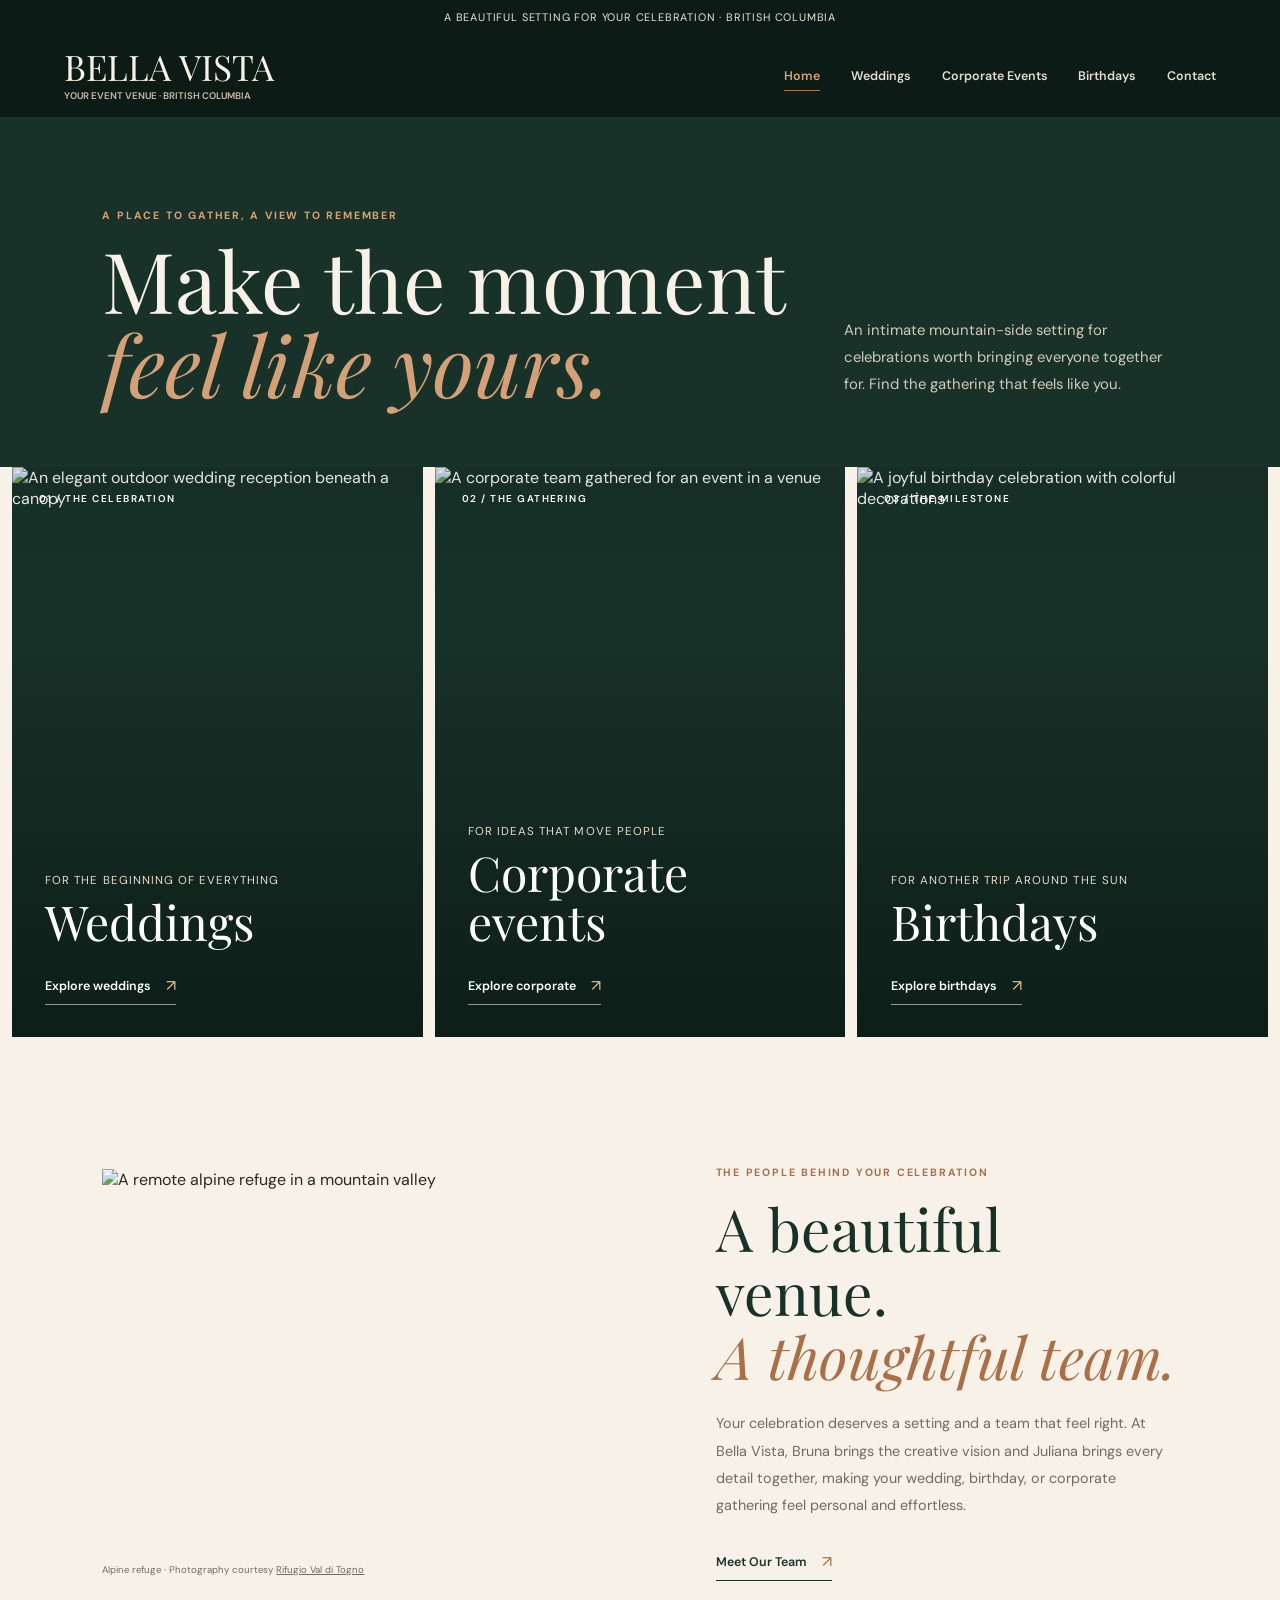
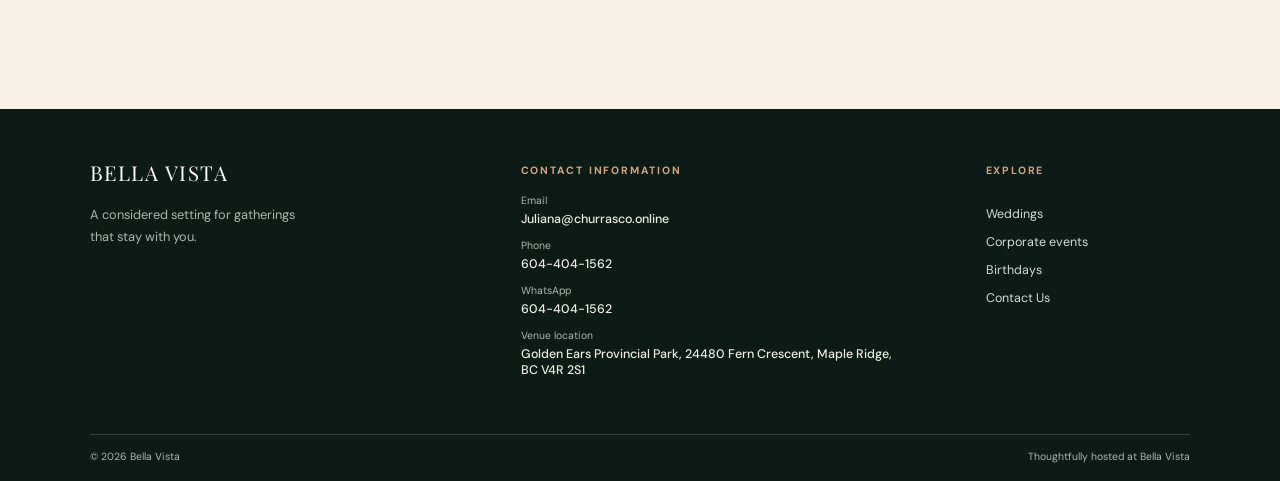
==== commit 15c54c02: "Update venue pages, wedding carousel, and event imagery" ====
--- a/index.html
+++ b/index.html
@@ -67,13 +67,13 @@
     <section class="host-note" aria-labelledby="hostHeading">
       <div class="host-note-image">
         <img src="https://cdn.thespaces.com/wp-content/uploads/2025/08/DSC02713-2_1600.jpg" alt="A remote alpine refuge in a mountain valley" loading="lazy" />
-        <span>ALPINE REFUGE · PHOTOGRAPHY COURTESY <a href="https://thespaces.com/this-alpine-refuge-offers-a-slow-version-of-intrepid-travel/">RIFUGIO VAL DI TOGNO</a></span>
+        <span>Alpine refuge · Photography courtesy <a href="https://thespaces.com/this-alpine-refuge-offers-a-slow-version-of-intrepid-travel/">Rifugio Val di Togno</a></span>
       </div>
       <div class="host-note-copy">
-        <p class="eyebrow">A THOUGHTFUL HOST MAKES THE DIFFERENCE</p>
-        <h2 id="hostHeading">Here for the details.<br /><em>There for the feeling.</em></h2>
-        <p>Every celebration is different. Event Manager Juliana Anschau brings a calm, personal touch to planning, so your time here feels effortless from the first conversation to the last toast.</p>
-        <a class="text-link text-link-dark" href="contact.html">Meet your event manager <b aria-hidden="true">↗</b></a>
+        <p class="eyebrow">THE PEOPLE BEHIND YOUR CELEBRATION</p>
+        <h2 id="hostHeading">A beautiful venue.<br /><em>A thoughtful team.</em></h2>
+        <p>Your celebration deserves a setting and a team that feel right. At Bella Vista, Bruna brings the creative vision and Juliana brings every detail together, making your wedding, birthday, or corporate gathering feel personal and effortless.</p>
+        <a class="text-link text-link-dark" href="contact.html">Meet Our Team <b aria-hidden="true">↗</b></a>
       </div>
     </section>
   </main>
--- a/venue.css
+++ b/venue.css
@@ -58,6 +58,8 @@
 .wordmark-main { font-family: "Playfair Display", Georgia, serif; font-size: 1.28rem; letter-spacing: 0.075em; line-height: 1; }
 .wordmark-main i { color: var(--copper); font-style: normal; }
 .wordmark-sub { color: #c9bba8; font-size: 0.54rem; font-weight: 600; letter-spacing: 0.22em; }
+.site-header .wordmark-main { font-size: 2.2rem; letter-spacing: 0; }
+.site-header .wordmark-sub { font-size: 0.6rem; letter-spacing: 0; }
 .main-nav { display: flex; align-items: center; gap: clamp(16px, 2.4vw, 34px); }
 .main-nav a { position: relative; padding: 8px 0; color: #e5ddd1; font-size: 0.78rem; font-weight: 600; text-decoration: none; transition: color 160ms ease; }
 .main-nav a:hover, .main-nav a.is-current { color: #d7a477; }
@@ -97,9 +99,9 @@
 .text-link b { color: #e9bd96; font-size: 1rem; font-weight: 400; }
 
 .host-note { display: grid; grid-template-columns: 1.05fr 0.95fr; align-items: center; gap: clamp(36px, 8vw, 120px); max-width: 1380px; margin: 0 auto; padding: clamp(64px, 10vw, 140px) clamp(24px, 8vw, 120px); }
-.host-note-image { position: relative; min-height: 430px; }
-.host-note-image img { position: absolute; inset: 0; height: 100%; object-fit: cover; }
-.host-note-image span { position: absolute; right: 0; bottom: 0; max-width: 100%; padding: 12px 15px; background: var(--forest-deep); color: white; font-size: 0.6rem; letter-spacing: 0.12em; line-height: 1.6; text-align: right; }
+.host-note-image { min-height: 0; }
+.host-note-image img { height: auto; aspect-ratio: 4 / 3; object-fit: cover; }
+.host-note-image span { display: block; padding-top: 10px; color: var(--muted); font-size: 0.6rem; letter-spacing: 0; line-height: 1.6; }
 .host-note-image span a { color: inherit; }
 .host-note-copy { max-width: 460px; }
 .host-note h2 { margin-bottom: 22px; color: var(--forest); font-size: 3.65rem; line-height: 1.1; }
@@ -136,6 +138,26 @@
 .story-copy h2 { margin-bottom: 20px; color: var(--forest); font-size: 3.9rem; line-height: 1.08; }
 .story-copy p:not(.eyebrow) { color: var(--muted); font-size: 0.9rem; line-height: 1.9; }
 
+.wedding-carousel { min-width: 0; }
+.carousel-viewport { display: flex; aspect-ratio: 3 / 2; overflow-x: auto; scroll-snap-type: x mandatory; scrollbar-width: none; overscroll-behavior-x: contain; background: var(--forest-deep); }
+.carousel-viewport::-webkit-scrollbar { display: none; }
+.carousel-viewport img { flex: 0 0 100%; width: 100%; min-width: 0; height: 100%; object-fit: contain; scroll-snap-align: start; }
+.carousel-controls { display: flex; align-items: center; justify-content: space-between; gap: 8px; padding-top: 12px; }
+.carousel-controls[hidden], .carousel-status[hidden] { display: none; }
+.carousel-arrow { display: grid; place-items: center; flex: 0 0 44px; width: 44px; height: 44px; padding: 0; border: 1px solid var(--line); border-radius: 0; background: transparent; color: var(--forest); font-size: 1.4rem; }
+.carousel-arrow:hover { background: var(--forest); color: var(--paper); }
+.carousel-dots { display: flex; flex-wrap: wrap; justify-content: center; gap: 0; }
+.carousel-dot { display: grid; place-items: center; width: 24px; height: 32px; padding: 0; border: 0; background: transparent; }
+.carousel-dot::before { content: ""; width: 6px; height: 6px; border-radius: 50%; background: var(--muted); }
+.carousel-dot[aria-current="true"]::before { width: 10px; height: 10px; background: var(--forest); }
+.carousel-status { margin: 4px 0 0; color: var(--muted); text-align: center; font-size: 0.75rem; font-variant-numeric: tabular-nums; }
+
+@media (min-width: 721px) {
+  .story-grid:has(> img[src="images/birthdays.png"]) { align-items: start; }
+  .story-image[src="images/birthdays.png"] { margin-top: calc(0.66rem * 1.5 + 15px); }
+  .story-grid:has(> img[src="images/birthdays.png"]) .story-copy h2 { margin-top: 0; }
+}
+
 .packages-section { background: var(--forest); color: #fff; }
 .packages-section .section-heading h2 { color: #fff; }
 .packages-section .section-heading-copy { color: #c5d0c9; }
@@ -201,11 +223,20 @@
 .contact-page-intro .section-inner { display: grid; grid-template-columns: 1fr 0.6fr; align-items: end; gap: 40px; }
 .contact-page-intro h1 { max-width: 740px; margin: 0; color: var(--forest); font-size: 6.2rem; line-height: 0.98; }
 .contact-page-intro > .section-inner > p { max-width: 360px; margin-bottom: 4px; color: var(--muted); font-size: 0.9rem; line-height: 1.8; }
+.team-section { padding: 0 24px 70px; }
+.team-photo { display: block; width: 100%; height: auto; }
+.team-bios { display: grid; grid-template-columns: repeat(2, minmax(0, 1fr)); gap: 48px; padding-top: 36px; }
+.team-bio { min-width: 0; }
+.team-bio h2 { margin-bottom: 22px; color: var(--forest); font-size: 2.4rem; line-height: 1.15; }
+.team-bio h2 span { display: block; margin-top: 10px; font-family: "DM Sans", sans-serif; font-size: 0.85rem; font-weight: 600; }
+.team-bio p { margin-bottom: 18px; color: var(--muted); font-size: 0.95rem; line-height: 1.85; }
+.team-bio p:last-child { margin-bottom: 0; }
 .contact-page-main { padding: 0 24px 90px; }
 .contact-page-grid { display: grid; grid-template-columns: 0.85fr 1.15fr; gap: 18px; width: min(100%, 1220px); margin: 0 auto; }
 .contact-manager-card { padding: clamp(25px, 4vw, 46px); background: var(--forest); color: #fff; }
 .contact-manager-card .eyebrow { color: #e1b58d; }
 .contact-manager-card h2 { margin: 0 0 26px; color: #fff; font-size: 2.4rem; }
+.contact-manager-photo { display: block; width: 100%; max-width: 320px; height: auto; margin-bottom: 24px; }
 .contact-manager-card .contact-details { grid-template-columns: 1fr; }
 .contact-manager-card .contact-details li { border-color: rgb(255 255 255 / 18%); }
 .contact-manager-card .contact-details span { color: #b7c5bd; }
@@ -260,7 +291,6 @@
   .event-card-content { padding: 20px 24px 27px; }
   .event-card h2 { font-size: 3.6rem; }
   .host-note { grid-template-columns: 1fr; gap: 31px; padding: 65px 23px; }
-  .host-note-image { min-height: 330px; }
   .host-note-copy { max-width: 560px; }
   .page-hero { min-height: 690px; min-height: 76svh; }
   .page-hero-content { padding: 60px 24px 52px; }
@@ -293,12 +323,15 @@
   .footer-bottom { flex-direction: column; gap: 6px; }
   .contact-page-intro .section-inner { grid-template-columns: 1fr; gap: 17px; }
   .contact-page-intro h1 { font-size: 4.1rem; }
+  .team-bios { grid-template-columns: 1fr; gap: 32px; padding-top: 28px; }
   .contact-page-grid { grid-template-columns: 1fr; }
 }
 
 @media (max-width: 420px) {
   .manager-banner { flex-wrap: wrap; gap: 3px; padding: 6px 10px; }
   .wordmark-main { font-size: 1.1rem; }
+  .site-header .wordmark-main { font-size: 1.8rem; }
+  .site-header .wordmark-sub { max-width: 190px; font-size: 0.55rem; line-height: 1.5; }
   .home-intro h1 { font-size: 2.8rem; }
   .page-hero h1 { font-size: 3.35rem; }
   .event-card h2 { font-size: 3rem; }
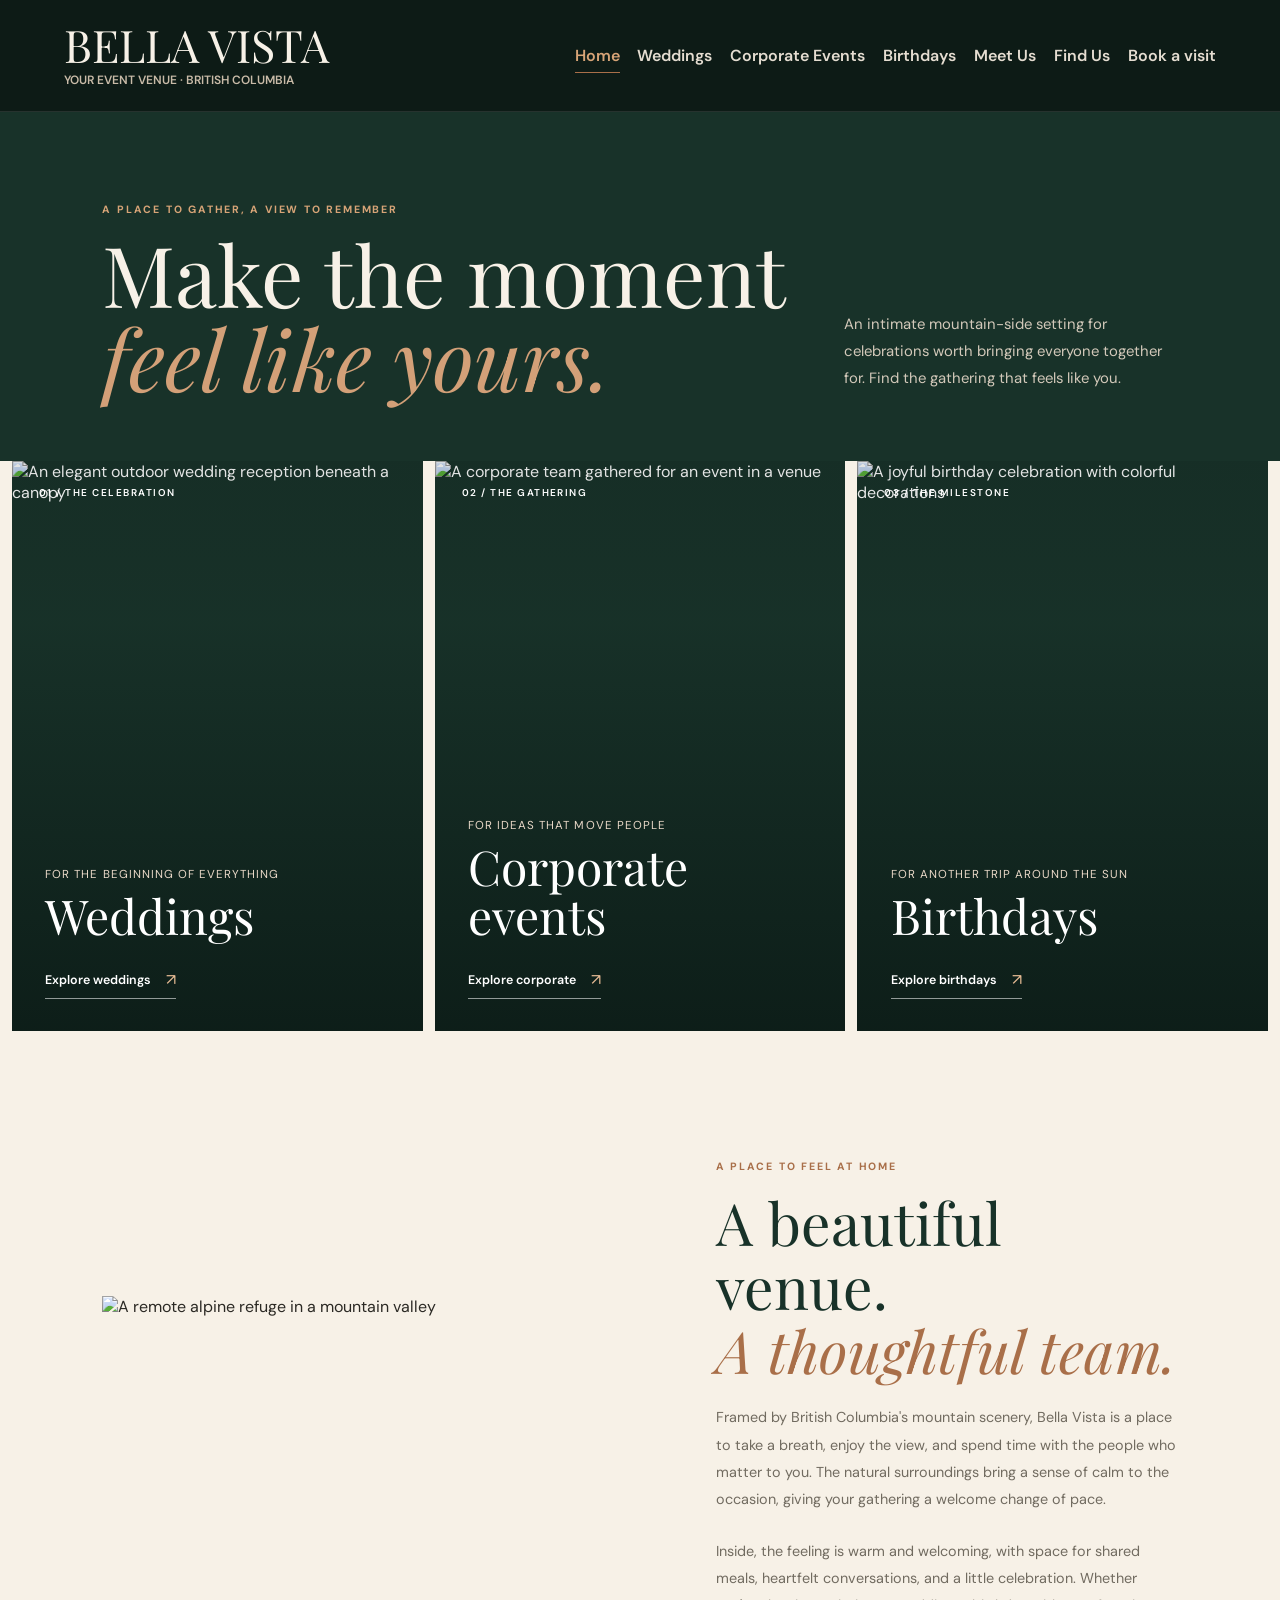
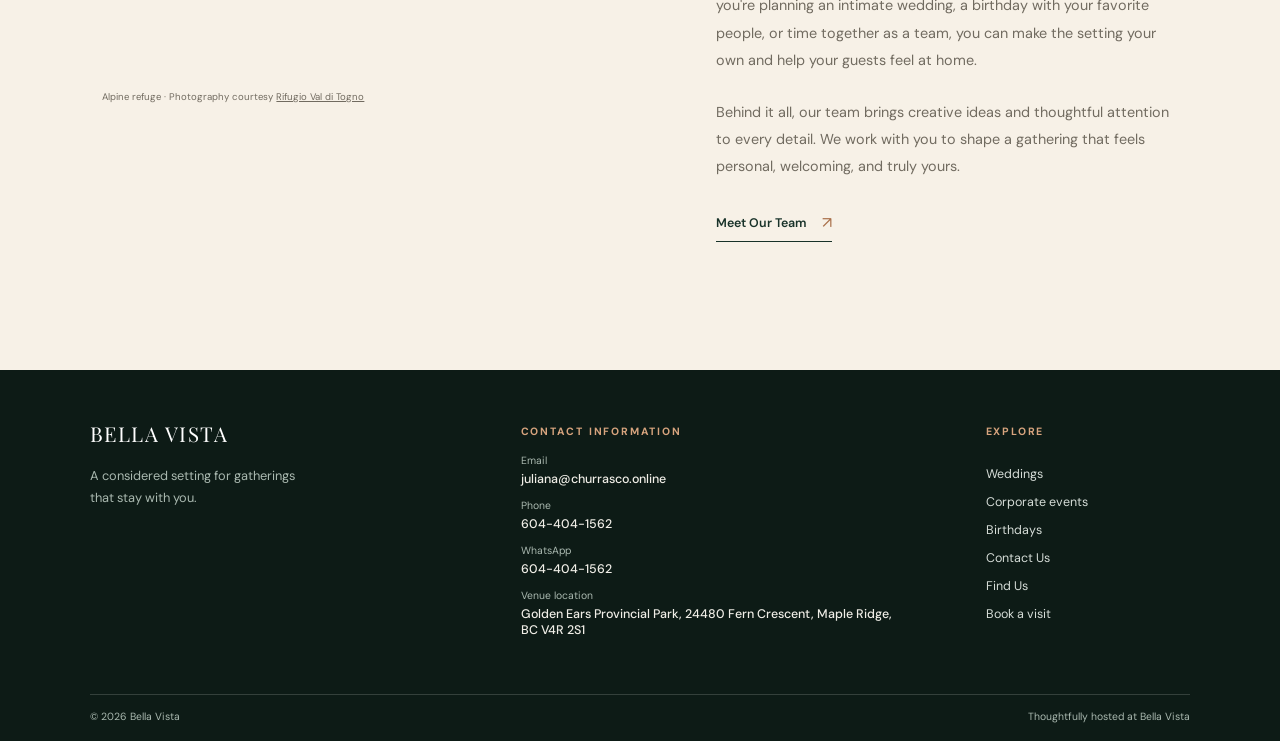
==== commit fbe93d9b: "Updated site with Find Us page and Book a Visit page. Remodeled venue layout." ====
--- a/index.html
+++ b/index.html
@@ -70,9 +70,11 @@
         <span>Alpine refuge · Photography courtesy <a href="https://thespaces.com/this-alpine-refuge-offers-a-slow-version-of-intrepid-travel/">Rifugio Val di Togno</a></span>
       </div>
       <div class="host-note-copy">
-        <p class="eyebrow">THE PEOPLE BEHIND YOUR CELEBRATION</p>
+        <p class="eyebrow">A PLACE TO FEEL AT HOME</p>
         <h2 id="hostHeading">A beautiful venue.<br /><em>A thoughtful team.</em></h2>
-        <p>Your celebration deserves a setting and a team that feel right. At Bella Vista, Bruna brings the creative vision and Juliana brings every detail together, making your wedding, birthday, or corporate gathering feel personal and effortless.</p>
+        <p>Framed by British Columbia's mountain scenery, Bella Vista is a place to take a breath, enjoy the view, and spend time with the people who matter to you. The natural surroundings bring a sense of calm to the occasion, giving your gathering a welcome change of pace.</p>
+        <p>Inside, the feeling is warm and welcoming, with space for shared meals, heartfelt conversations, and a little celebration. Whether you're planning an intimate wedding, a birthday with your favorite people, or time together as a team, you can make the setting your own and help your guests feel at home.</p>
+        <p>Behind it all, our team brings creative ideas and thoughtful attention to every detail. We work with you to shape a gathering that feels personal, welcoming, and truly yours.</p>
         <a class="text-link text-link-dark" href="contact.html">Meet Our Team <b aria-hidden="true">↗</b></a>
       </div>
     </section>
--- a/venue.css
+++ b/venue.css
@@ -46,11 +46,11 @@
   position: relative;
   z-index: 5;
   display: flex;
-  min-height: 84px;
+  min-height: 112px;
   align-items: center;
   justify-content: space-between;
   gap: 30px;
-  padding: 12px clamp(22px, 5vw, 78px);
+  padding: 22px clamp(22px, 5vw, 78px);
   border-bottom: 1px solid rgb(255 255 255 / 10%);
   background: var(--forest-deep);
 }
@@ -58,11 +58,14 @@
 .wordmark-main { font-family: "Playfair Display", Georgia, serif; font-size: 1.28rem; letter-spacing: 0.075em; line-height: 1; }
 .wordmark-main i { color: var(--copper); font-style: normal; }
 .wordmark-sub { color: #c9bba8; font-size: 0.54rem; font-weight: 600; letter-spacing: 0.22em; }
-.site-header .wordmark-main { font-size: 2.2rem; letter-spacing: 0; }
-.site-header .wordmark-sub { font-size: 0.6rem; letter-spacing: 0; }
-.main-nav { display: flex; align-items: center; gap: clamp(16px, 2.4vw, 34px); }
-.main-nav a { position: relative; padding: 8px 0; color: #e5ddd1; font-size: 0.78rem; font-weight: 600; text-decoration: none; transition: color 160ms ease; }
+.site-header .wordmark-main { font-size: 2.8rem; letter-spacing: 0; }
+.site-header .wordmark-sub { font-size: 0.75rem; letter-spacing: 0; }
+.main-nav { display: flex; align-items: center; gap: clamp(12px, 1.4vw, 24px); }
+.main-nav a { position: relative; padding: 8px 0; color: #e5ddd1; font-size: 1rem; font-weight: 600; text-decoration: none; transition: color 160ms ease, transform 160ms ease; }
 .main-nav a:hover, .main-nav a.is-current { color: #d7a477; }
+@media (hover: hover) and (min-width: 1101px) {
+  .main-nav a:hover, .main-nav a:focus-visible { transform: scale(1.06); }
+}
 .main-nav a.is-current::after { position: absolute; right: 0; bottom: 1px; left: 0; height: 1px; background: var(--copper); content: ""; }
 .menu-toggle { display: none; }
 
@@ -122,6 +125,8 @@
 .button:hover { background: #865538; }
 .button-outline { border-color: rgb(255 255 255 / 70%); background: transparent; }
 .button-outline:hover { border-color: #fff; background: #fff; color: var(--forest); }
+.button-outline-dark { border-color: var(--forest); color: var(--forest); }
+.button-outline-dark:hover { border-color: var(--forest); background: var(--forest); color: var(--paper); }
 .button-dark { background: var(--forest); }
 .button-dark:hover { background: var(--forest-deep); }
 
@@ -151,6 +156,8 @@
 .carousel-dot::before { content: ""; width: 6px; height: 6px; border-radius: 50%; background: var(--muted); }
 .carousel-dot[aria-current="true"]::before { width: 10px; height: 10px; background: var(--forest); }
 .carousel-status { margin: 4px 0 0; color: var(--muted); text-align: center; font-size: 0.75rem; font-variant-numeric: tabular-nums; }
+.carousel-playback { display: flex; align-items: center; justify-content: center; gap: 12px; margin-top: 8px; }
+.carousel-playback .carousel-status { margin: 0; }
 
 @media (min-width: 721px) {
   .story-grid:has(> img[src="images/birthdays.png"]) { align-items: start; }
@@ -171,11 +178,15 @@
 
 .gallery-section { background: var(--paper); }
 .gallery-grid { display: grid; grid-template-columns: 1.1fr 0.9fr 0.9fr; grid-template-rows: 210px 210px; gap: 12px; }
+.wedding-gallery { grid-auto-rows: 210px; }
 .gallery-grid figure { position: relative; min-width: 0; margin: 0; overflow: hidden; background: var(--linen); }
 .gallery-grid figure:first-child { grid-row: span 2; }
 .gallery-grid img { width: 100%; height: 100%; object-fit: cover; transition: transform 500ms ease; }
 .gallery-grid figure:hover img { transform: scale(1.035); }
 .gallery-grid figcaption { position: absolute; right: 0; bottom: 0; left: 0; padding: 28px 15px 13px; background: linear-gradient(transparent, rgb(12 27 22 / 60%)); color: white; font-size: 0.69rem; letter-spacing: 0.04em; }
+.gallery-grid.birthday-gallery { grid-template-columns: repeat(auto-fit, minmax(min(100%, 240px), 1fr)); grid-template-rows: auto; }
+.birthday-gallery figure { aspect-ratio: 4 / 3; }
+.gallery-grid.birthday-gallery figure:first-child { grid-column: auto; grid-row: auto; }
 
 .amenities-section { background: #e4d8c6; }
 .amenity-layout { display: grid; grid-template-columns: 0.8fr 1.2fr; gap: 70px; align-items: start; }
@@ -251,12 +262,70 @@
 .form-field textarea { min-height: 118px; resize: vertical; }
 .form-field input::placeholder, .form-field textarea::placeholder { color: #929a91; }
 .inquiry-form .button { justify-self: start; }
+.inquiry-actions { grid-column: 1 / -1; display: flex; flex-wrap: wrap; gap: 10px; }
 .form-status { grid-column: 1 / -1; min-height: 1em; margin: 0; color: var(--forest); font-size: 0.78rem; }
+
+.visit-page { padding: 54px 24px 80px; }
+.visit-page h1 { margin: 0 0 36px; color: var(--forest); font-size: 3.2rem; line-height: 1.1; }
+.visit-layout { display: grid; grid-template-columns: minmax(0, 0.85fr) minmax(0, 1.15fr); gap: 64px; }
+.visit-layout h2 { margin: 0 0 20px; color: var(--forest); font-size: 1.8rem; }
+.visit-overview > p { margin: 0 0 24px; color: var(--muted); font-size: 0.9rem; line-height: 1.8; }
+.visit-overview > img { height: auto; aspect-ratio: 3 / 2; object-fit: cover; margin-bottom: 28px; }
+.visit-overview .contact-details { grid-template-columns: 1fr; }
+.visit-note { grid-column: 1 / -1; margin: 0; color: var(--muted); font-size: 0.78rem; line-height: 1.65; }
+.visit-consent { grid-column: 1 / -1; display: flex; align-items: flex-start; gap: 10px; color: var(--muted); font-size: 0.78rem; line-height: 1.65; }
+.visit-consent input { flex: 0 0 18px; width: 18px; height: 18px; margin: 2px 0 0; accent-color: var(--forest); }
+.visit-submit, .visit-whatsapp { grid-column: 1 / -1; max-width: 100%; }
+.visit-whatsapp[hidden] { display: none; }
+
+.location-intro { display: grid; grid-template-columns: minmax(0, 1fr) minmax(0, 0.8fr); gap: 64px; margin-bottom: 32px; }
+.location-page h2 { margin: 0 0 14px; color: var(--forest); font-size: 1.8rem; }
+.location-page p:not(.eyebrow) { margin: 0; color: var(--muted); font-size: 0.9rem; line-height: 1.8; }
+.location-intro address { margin-bottom: 16px; color: var(--ink); font-style: normal; font-size: 0.95rem; line-height: 1.8; }
+.location-map { display: block; width: 100%; height: clamp(360px, 60vh, 560px); border: 0; background: var(--linen); }
+.location-map[hidden], .location-map-status[hidden] { display: none; }
+.location-page .location-map-status { padding: 32px 24px; background: var(--linen); }
+.location-map-section > a { margin-top: 16px; }
+.location-visit { display: flex; align-items: center; justify-content: space-between; gap: 32px; margin-top: 40px; padding-top: 32px; border-top: 1px solid var(--line); }
+.location-visit .button { flex-shrink: 0; }
+
+.corporate-dining-grid { display: grid; grid-template-columns: repeat(2, minmax(0, 1fr)); gap: 32px; }
+.corporate-dining-grid figure { margin: 0; min-width: 0; }
+.corporate-dining-grid img { aspect-ratio: 3 / 2; height: auto; object-fit: cover; }
+.corporate-dining-grid h3 { margin: 22px 0 12px; color: var(--forest); font-size: 1.8rem; line-height: 1.2; }
+.corporate-dining-grid p, .corporate-dining-actions p { margin: 0; color: var(--muted); font-size: 0.9rem; line-height: 1.8; }
+.corporate-dining-actions { display: flex; align-items: center; flex-wrap: wrap; gap: 20px 28px; margin-top: 36px; padding-top: 28px; border-top: 1px solid var(--line); }
+.corporate-dining-actions p { flex-basis: 100%; }
+
+@media (max-width: 900px) {
+  .visit-layout { gap: 32px; }
+}
+@media (max-width: 720px) {
+  .visit-page { padding: 40px 22px 60px; }
+  .visit-page h1 { font-size: 2.6rem; margin-bottom: 28px; }
+  .visit-layout { grid-template-columns: 1fr; gap: 40px; }
+  .visit-form-panel { grid-row: 1; }
+  .location-intro { grid-template-columns: 1fr; gap: 24px; }
+  .location-map { height: 380px; }
+  .location-visit { flex-direction: column; align-items: flex-start; gap: 20px; }
+  .corporate-dining-grid { grid-template-columns: 1fr; gap: 36px; }
+}
+
+@media (max-width: 1100px) {
+  .menu-toggle { display: inline-flex; min-height: 44px; align-items: center; gap: 9px; padding: 7px 10px; border: 1px solid rgb(255 255 255 / 25%); border-radius: 2px; background: transparent; color: var(--paper); font-size: 0.9rem; font-weight: 700; }
+  .menu-icon, .menu-icon::before, .menu-icon::after { display: block; width: 16px; height: 1px; background: currentColor; }
+  .menu-icon { position: relative; }
+  .menu-icon::before, .menu-icon::after { position: absolute; left: 0; content: ""; }
+  .menu-icon::before { top: -5px; }
+  .menu-icon::after { top: 5px; }
+  .main-nav { position: absolute; top: 100%; right: 0; left: 0; display: none; align-items: stretch; gap: 0; padding: 8px 20px 17px; border-bottom: 1px solid rgb(255 255 255 / 15%); background: var(--forest-deep); box-shadow: 0 12px 18px rgb(13 27 22 / 24%); }
+  .main-nav.is-open { display: flex; flex-direction: column; }
+  .main-nav a { padding: 12px 3px; border-bottom: 1px solid rgb(255 255 255 / 12%); color: #e5ddd1; font-size: 1rem; }
+  .main-nav a.is-current::after { right: auto; width: 32px; }
+}
 
 @media (max-width: 900px) {
   .site-header { gap: 18px; }
-  .main-nav { gap: 14px; }
-  .main-nav a { font-size: 0.72rem; }
   .home-intro h1 { font-size: 4.1rem; }
   .event-card { min-height: 470px; }
   .event-card h2 { font-size: 2.45rem; }
@@ -272,17 +341,7 @@
 
 @media (max-width: 720px) {
   .manager-banner { min-height: 32px; font-size: 0.59rem; }
-  .site-header { min-height: 73px; padding: 11px 20px; }
-  .menu-toggle { display: inline-flex; min-height: 40px; align-items: center; gap: 9px; padding: 7px 10px; border: 1px solid rgb(255 255 255 / 25%); border-radius: 2px; background: transparent; color: var(--paper); font-size: 0.73rem; font-weight: 700; }
-  .menu-icon, .menu-icon::before, .menu-icon::after { display: block; width: 16px; height: 1px; background: currentColor; }
-  .menu-icon { position: relative; }
-  .menu-icon::before, .menu-icon::after { position: absolute; left: 0; content: ""; }
-  .menu-icon::before { top: -5px; }
-  .menu-icon::after { top: 5px; }
-  .main-nav { position: absolute; top: 100%; right: 0; left: 0; display: none; align-items: stretch; gap: 0; padding: 8px 20px 17px; border-bottom: 1px solid rgb(255 255 255 / 15%); background: var(--forest-deep); box-shadow: 0 12px 18px rgb(13 27 22 / 24%); }
-  .main-nav.is-open { display: flex; flex-direction: column; }
-  .main-nav a { padding: 12px 3px; border-bottom: 1px solid rgb(255 255 255 / 12%); color: #e5ddd1; font-size: 0.82rem; }
-  .main-nav a.is-current::after { right: auto; width: 32px; }
+  .site-header { min-height: 92px; padding: 18px 20px; }
   .home-intro { grid-template-columns: 1fr; gap: 20px; padding: 53px 23px 34px; }
   .home-intro h1 { max-width: 580px; font-size: 3.8rem; }
   .home-intro-copy { max-width: 510px; font-size: 0.87rem; }
@@ -307,6 +366,7 @@
   .package-grid { grid-template-columns: 1fr; }
   .package-card { min-height: 275px; }
   .gallery-grid { grid-template-columns: 1fr 1fr; grid-template-rows: 330px 200px; gap: 8px; }
+  .wedding-gallery { grid-auto-rows: 200px; }
   .gallery-grid figure:first-child { grid-column: 1 / -1; grid-row: auto; }
   .amenity-layout { grid-template-columns: 1fr; gap: 26px; }
   .amenity-intro h2 { font-size: 2.8rem; }
@@ -330,8 +390,8 @@
 @media (max-width: 420px) {
   .manager-banner { flex-wrap: wrap; gap: 3px; padding: 6px 10px; }
   .wordmark-main { font-size: 1.1rem; }
-  .site-header .wordmark-main { font-size: 1.8rem; }
-  .site-header .wordmark-sub { max-width: 190px; font-size: 0.55rem; line-height: 1.5; }
+  .site-header .wordmark-main { font-size: 2.1rem; }
+  .site-header .wordmark-sub { max-width: 190px; font-size: 0.65rem; line-height: 1.5; }
   .home-intro h1 { font-size: 2.8rem; }
   .page-hero h1 { font-size: 3.35rem; }
   .event-card h2 { font-size: 3rem; }
@@ -345,6 +405,7 @@
   .inquiry-form { grid-template-columns: 1fr; }
   .form-field.full, .form-status { grid-column: auto; }
   .gallery-grid { grid-template-rows: 270px 170px; }
+  .wedding-gallery { grid-auto-rows: 170px; }
   .site-footer { padding-right: 20px; padding-left: 20px; }
 }
 
